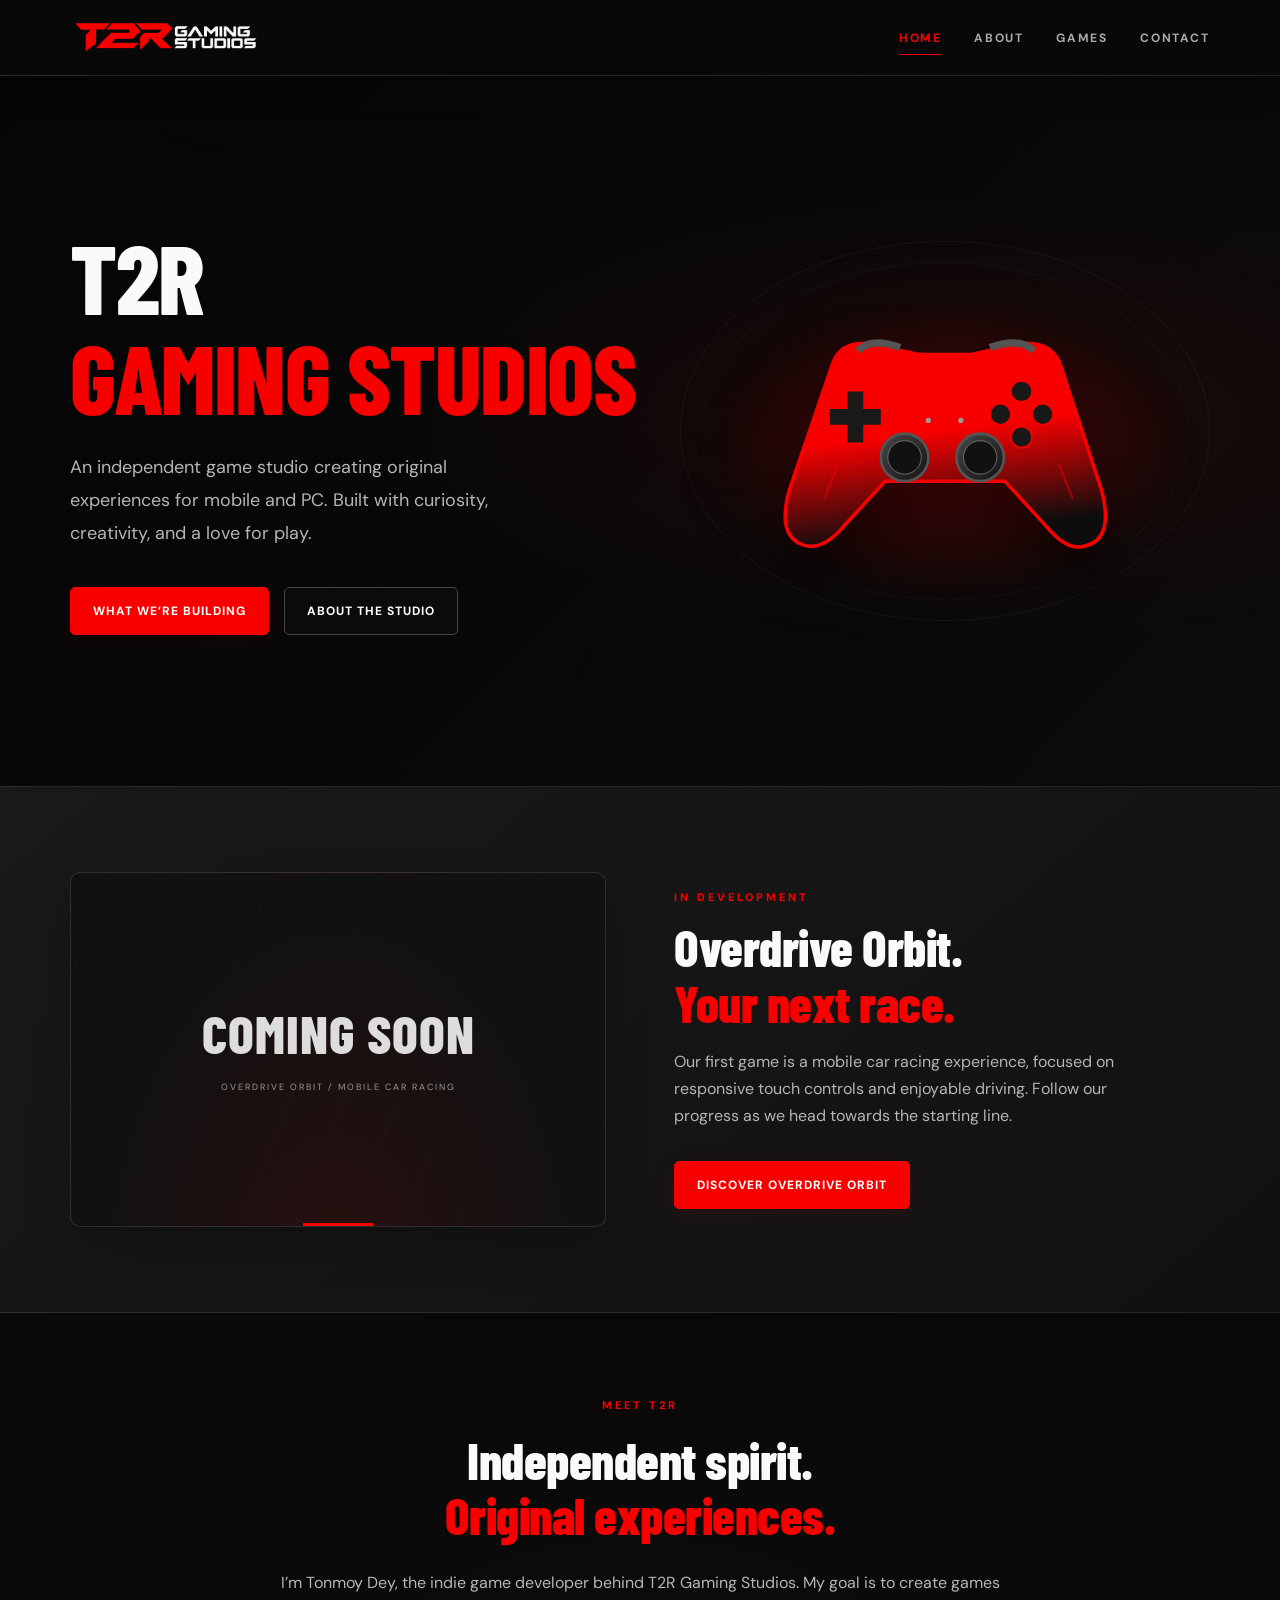
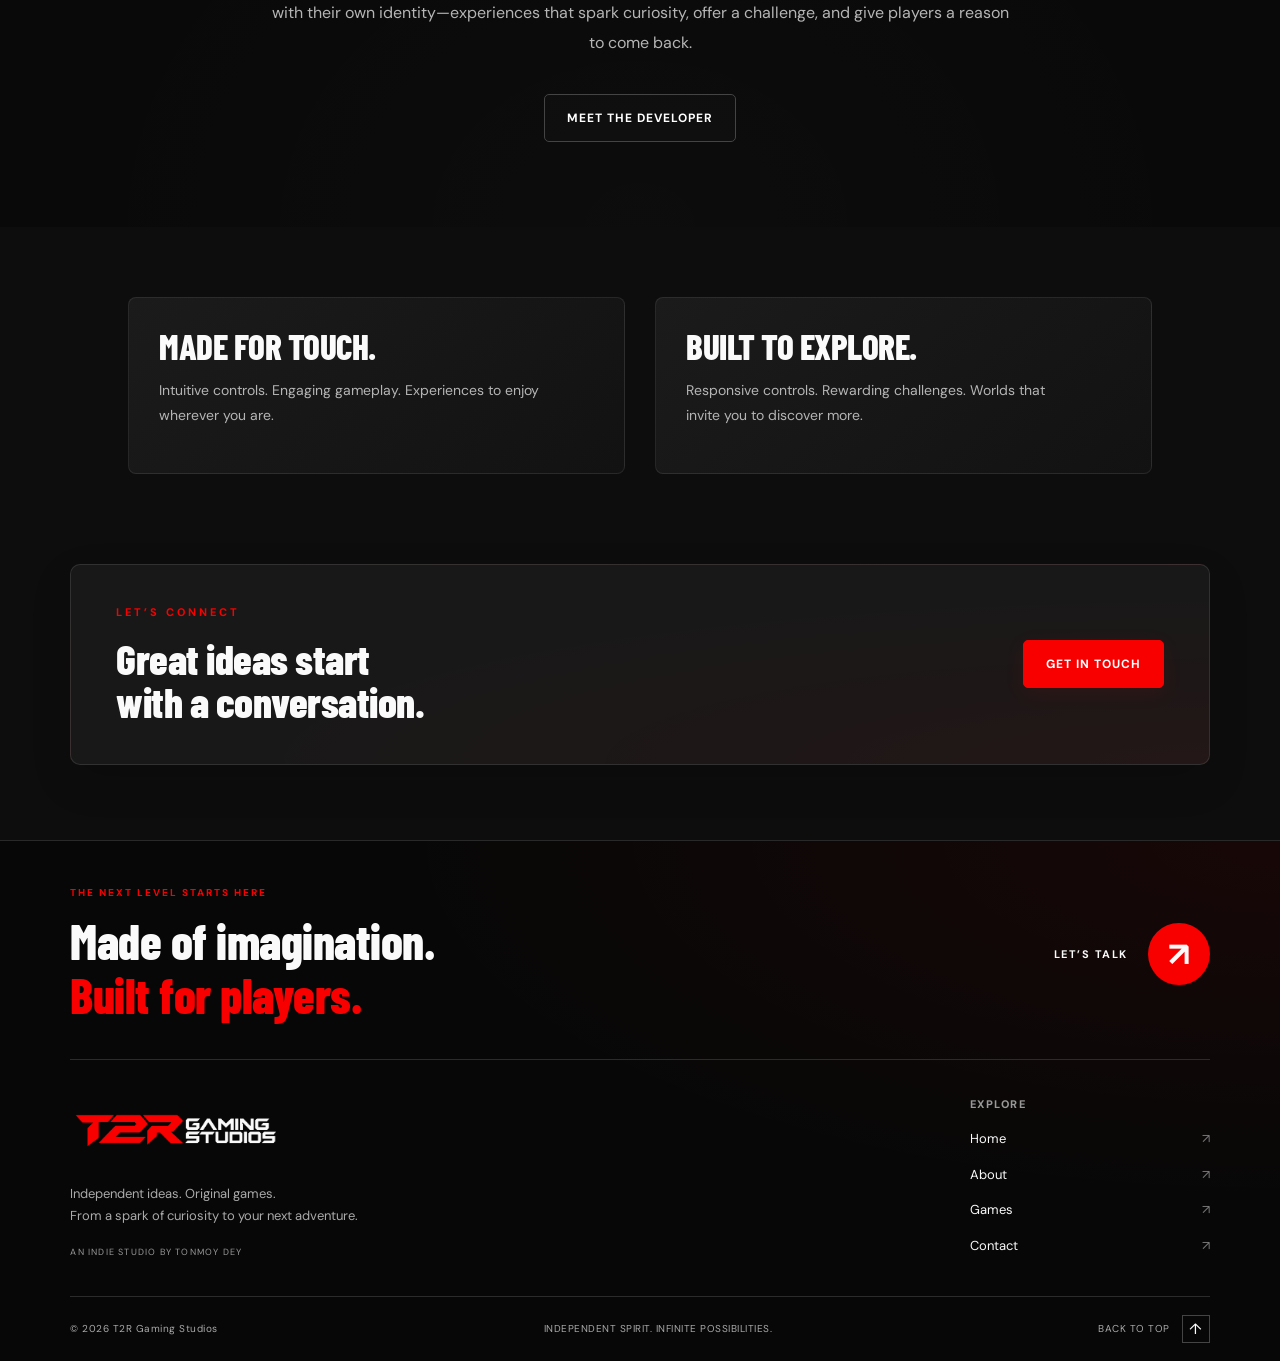
==== index.html @ 71a471e8 "con" ====
<!doctype html>
<html lang="en">

<head>
    <meta charset="UTF-8">
    <meta name="viewport" content="width=device-width,initial-scale=1">
    <meta name="theme-color" content="#101010">
    <meta name="description"
        content="T2R Gaming Studios — an independent product-focused game studio. Discover our vision, explore our games, and connect with the studio.">
    <title>Home | T2R Gaming Studios</title>
    <link rel="stylesheet" href="style.css">
    <script src="app.js" defer></script>
</head>

<body id="top" data-page="home"><a class="skip" href="#main">Skip to content</a>
    <header></header>
    <main id="main">
      <section class="hero">
        <div class="hero-copy">
          <h1>T2r<br><span class="red">GAMING STUDIOS</span></h1>
          <p>An independent game studio creating original experiences for mobile and PC. Built with curiosity, creativity, and a love for play.</p>
          <div class="actions"><a class="button" href="games.html">WHAT WE’RE BUILDING</a><a class="button secondary" href="about.html">ABOUT THE STUDIO</a></div>
        </div>
        <div class="hero-art" aria-hidden="true"><img class="controller" src="assets/controller.svg" alt=""></div>
      </section>
      <section class="coming-section">
        <div class="coming-art"><span>COMING SOON</span><small>OVERDRIVE ORBIT / MOBILE CAR RACING</small></div>
        <div><div class="eyebrow">IN DEVELOPMENT</div><h2>Overdrive Orbit.<br><span class="red">Your next race.</span></h2><p>Our first game is a mobile car racing experience, focused on responsive touch controls and enjoyable driving. Follow our progress as we head towards the starting line.</p><a class="button" href="games.html">Discover Overdrive Orbit</a></div>
      </section>
      <section class="studio-section">
        <div class="eyebrow">Meet T2R</div><h2>Independent spirit.<br><span class="red">Original experiences.</span></h2>
        <p>I’m Tonmoy Dey, the indie game developer behind T2R Gaming Studios. My goal is to create games with their own identity—experiences that spark curiosity, offer a challenge, and give players a reason to come back.</p>
        <a class="button secondary" href="about.html">MEET THE DEVELOPER</a>
      </section>
      <section class="platform-section"><article><h3>Made for touch.</h3><p>Intuitive controls. Engaging gameplay. Experiences to enjoy wherever you are.</p></article><article><h3>Built to explore.</h3><p>Responsive controls. Rewarding challenges. Worlds that invite you to discover more.</p></article></section>
      <aside class="cta"><div><div class="eyebrow">Let’s connect</div><h2>Great ideas start<br>with a conversation.</h2></div><a class="button" href="contact.html">Get in touch</a></aside>
    </main>
    <footer></footer>
</body>

</html>
---- style.css ----
@import url('https://fonts.googleapis.com/css2?family=Barlow+Condensed:wght@600;700;800;900&family=DM+Sans:wght@400;500;600;700&display=swap');

:root {
    --red: #f90000;
    --black: #101010;
    --panel: #191919;
    --gray: #292929;
    --muted: #aaa;
    --white: #fafafa
}

* {
    box-sizing: border-box
}

html {
    scroll-behavior: smooth
}

body {
    margin: 0;
    background: var(--black);
    color: var(--white);
    font-family: 'DM Sans', Arial, sans-serif
}

a {
    color: inherit;
    text-decoration: none
}

button,
input,
select,
textarea {
    font: inherit
}

button,
a,
input,
select,
textarea {
    -webkit-tap-highlight-color: transparent
}

a:focus-visible,
button:focus-visible {
    outline: 2px solid var(--red);
    outline-offset: 6px
}

header {
    height: 104px;
    display: flex;
    align-items: center;
    justify-content: space-between;
    margin: 0 6%;
    border-bottom: 1px solid #ffffff20;
    gap: 35px
}

.brand img {
    width: 205px;
    height: auto;
    display: block
}

nav {
    display: flex;
    gap: 38px
}

nav a {
    font-size: 13px;
    color: #aaa;
    padding: 40px 0;
    position: relative
}

nav a:hover,
nav a[aria-current] {
    color: white
}

nav a[aria-current]:after {
    content: '';
    position: absolute;
    bottom: 24px;
    width: 5px;
    height: 5px;
    background: var(--red);
    left: 50%
}

.nav-cta {
    font-size: 11px;
    letter-spacing: 1.5px;
    font-weight: 700
}

.nav-cta span {
    color: var(--red);
    margin-left: 25px
}

.menu {
    display: none
}

.eyebrow {
    font-size: 11px;
    font-weight: 700;
    letter-spacing: 3px;
    text-transform: none;
    display: flex;
    align-items: center;
    gap: 12px
}

.eyebrow:before {
    content: '';
    width: 22px;
    height: 2px;
    background: var(--red)
}

h1,
h2,
h3,
.display {
    font-family: 'Barlow Condensed', 'Arial Narrow', Impact, sans-serif;
    text-transform: none;
    line-height: .95;
    margin: 0;
    letter-spacing: -1px
}

h1 {
    font-size: clamp(68px, 8vw, 124px);
    font-weight: 800
}

h2 {
    font-size: clamp(44px, 5vw, 72px);
    font-weight: 700
}

h3 {
    font-size: 36px
}

p {
    color: var(--muted);
    line-height: 1.8;
    font-size: 14px
}

section {
    padding: 90px 6%
}

.hero {
    min-height: 680px;
    position: relative;
    display: grid;
    grid-template-columns: 1.1fr 1fr;
    align-items: center;
    overflow: hidden;
    padding-top: 65px;
    padding-bottom: 65px
}

.hero-copy {
    z-index: 2
}

.hero h1 {
    margin: 28px 0
}

.red {
    color: var(--red)
}

.hero p {
    max-width: 395px
}

.actions {
    display: flex;
    gap: 28px;
    align-items: center;
    margin-top: 32px
}

.button {
    display: inline-flex;
    justify-content: space-between;
    align-items: center;
    gap: 40px;
    background: var(--red);
    padding: 18px 24px;
    border: 1px solid var(--red);
    color: white;
    font-size: 11px;
    font-weight: 700;
    letter-spacing: 1.5px;
    text-transform: none;
    cursor: pointer;
    transition: background .2s, transform .2s
}

.button:hover {
    background: #f90000;
    transform: translateY(-2px)
}

.text-link {
    font-size: 11px;
    letter-spacing: 1px;
    font-weight: 700
}

.text-link span {
    margin-left: 20px;
    color: var(--red)
}

.hero-art {
    position: relative;
    height: 500px;
    perspective: 700px;
    display: grid;
    place-items: center;
    background: radial-gradient(ellipse at center, #f9000025, transparent 65%)
}

.orb {
    width: 330px;
    height: 330px;
    position: relative;
    transform: rotate(-25deg);
    border: 1px solid #f9000055;
    border-radius: 50%;
    box-shadow: 0 0 90px #f9000012, inset 0 0 90px #f9000010
}

.orb:before,
.orb:after {
    content: '';
    position: absolute;
    inset: 30px;
    border: 2px solid #f90000;
    border-radius: 50%;
    transform: rotateY(60deg) rotateX(20deg);
    box-shadow: 0 0 25px #f9000044
}

.orb:after {
    inset: -25px;
    transform: rotateY(-55deg) rotateX(30deg);
    border-color: #777
}

.artifact {
    position: absolute;
    width: 190px;
    height: 230px;
    clip-path: polygon(50% 0, 100% 25%, 85% 78%, 50% 100%, 15% 78%, 0 25%);
    background: conic-gradient(from 50deg at 50% 35%, #f90000, #f90000, #f90000, #151515, #f90000);
    filter: drop-shadow(0 20px 20px #000);
    transform: rotate(13deg)
}

.art-label {
    position: absolute;
    bottom: 20px;
    left: 15px;
    font-size: 9px;
    letter-spacing: 2px;
    color: #777
}

.art-label.right {
    left: auto;
    right: 0;
    top: 30px;
    bottom: auto
}

.cross {
    position: absolute;
    top: 45px;
    left: 35px;
    color: var(--red);
    font-size: 25px
}

.hero-index {
    position: absolute;
    bottom: 18px;
    font-size: 10px;
    letter-spacing: 2px;
    color: #888
}

.ticker {
    display: flex;
    justify-content: space-around;
    gap: 20px;
    overflow: hidden;
    border-top: 1px solid #333;
    border-bottom: 1px solid #333;
    padding: 23px 4%;
    font-family: 'Barlow Condensed', Impact, sans-serif;
    font-size: 23px;
    letter-spacing: 2px;
    white-space: nowrap
}

.ticker b {
    color: var(--red)
}

.section-head {
    display: flex;
    align-items: end;
    justify-content: space-between;
    gap: 25px;
    margin-bottom: 38px
}

.section-head h2 {
    margin-top: 18px
}

.project {
    position: relative;
    min-height: 390px;
    background: #202020;
    overflow: hidden;
    border: 1px solid #ffffff12
}

.project-art {
    height: 300px;
    position: relative;
    background: radial-gradient(ellipse at 50% 70%, #f90000 0, transparent 55%), linear-gradient(140deg, #0c0c0c, #272127);
    overflow: hidden
}

.project-art:before {
    content: '';
    position: absolute;
    width: 180px;
    height: 260px;
    left: calc(50% - 90px);
    top: 35px;
    background: linear-gradient(130deg, #f90000, #20191f 40%, #08080a 60%, #f90000);
    clip-path: polygon(45% 0, 58% 0, 64% 17%, 77% 24%, 72% 53%, 100% 100%, 0 100%, 28% 53%, 23% 24%, 38% 17%);
    filter: drop-shadow(0 0 30px #f90000)
}

.project-art:after {
    content: '';
    position: absolute;
    width: 330px;
    height: 330px;
    left: calc(50% - 165px);
    top: 70px;
    border: 1px solid #f9000077;
    border-radius: 50%;
    box-shadow: 0 0 50px #f9000022
}

.project-meta {
    padding: 28px 32px;
    display: flex;
    align-items: center;
    justify-content: space-between
}

.project-meta p {
    margin: 8px 0 0;
    font-size: 12px
}

.badge {
    display: inline-block;
    font-size: 9px;
    letter-spacing: 2px;
    border: 1px solid #ffffff40;
    padding: 8px 11px;
    text-transform: none
}

.art-badge {
    position: absolute;
    top: 23px;
    left: 25px;
    z-index: 1
}

.project-grid {
    display: grid;
    grid-template-columns: 1.4fr 1fr;
    gap: 25px
}

.project.aside {
    padding: 40px;
    display: flex;
    flex-direction: column;
    justify-content: space-between;
    background: var(--red)
}

.project.aside p {
    color: #ffdae1
}

.project.aside h3 {
    font-size: 55px
}

.giant-arrow {
    font-size: 80px;
    line-height: 1
}

.split {
    display: grid;
    grid-template-columns: 1fr 1fr;
    gap: 10%;
    border-top: 1px solid #333
}

.split h2 {
    margin-top: 20px
}

.split p {
    margin-top: 0
}

.principles {
    display: grid;
    grid-template-columns: repeat(3, 1fr);
    gap: 38px;
    margin-top: 55px
}

.principle {
    border-top: 1px solid #444;
    padding-top: 23px
}

.number {
    color: var(--red);
    font-size: 11px;
    letter-spacing: 2px;
    display: block;
    margin-bottom: 35px
}

.principle h3 {
    font-size: 30px
}

.cta {
    margin: 0 6% 80px;
    padding: 45px;
    background: var(--panel);
    display: flex;
    justify-content: space-between;
    align-items: center;
    gap: 25px
}

.cta h2 {
    font-size: 48px
}

.footer-top {
    display: flex;
    justify-content: space-between;
    align-items: center;
    gap: 25px;
    padding: 45px 0
}

.footer-top>a:last-child {
    font-size: 12px
}

footer {
    margin: 0 6%;
    border-top: 1px solid #333
}

.footer-bottom {
    display: flex;
    justify-content: space-between;
    gap: 20px;
    padding: 23px 0;
    border-top: 1px solid #333;
    color: #777;
    font-size: 9px;
    letter-spacing: 1px
}

.page-hero {
    padding: 80px 6% 65px;
    border-bottom: 1px solid #333
}

.page-hero h1 {
    margin: 25px 0
}

.page-hero p {
    max-width: 550px
}

.statement {
    font-size: clamp(32px, 4vw, 54px);
    line-height: 1.2
}

.filters {
    display: flex;
    gap: 10px;
    margin-bottom: 30px;
    flex-wrap: wrap
}

.filters button {
    background: transparent;
    border: 1px solid #444;
    color: #aaa;
    padding: 12px 20px;
    cursor: pointer;
    font-size: 11px
}

.filters button[aria-pressed=true] {
    background: var(--red);
    border-color: var(--red);
    color: white
}

[hidden] {
    display: none !important
}

.empty-project {
    padding: 65px 35px;
    min-height: 390px;
    display: flex;
    flex-direction: column;
    justify-content: center;
    border: 1px dashed #444
}

.empty-project h3 {
    margin: 24px 0
}

.contact-grid {
    display: grid;
    grid-template-columns: .8fr 1.2fr;
    gap: 10%
}

.contact-grid h2 {
    font-size: 48px
}

.contact-note {
    border-top: 1px solid #333;
    margin-top: 35px;
    padding-top: 25px
}

.contact-note strong {
    font-size: 12px
}

form {
    display: grid;
    grid-template-columns: 1fr 1fr;
    gap: 25px
}

label {
    font-size: 10px;
    letter-spacing: 1.5px;
    text-transform: none;
    display: flex;
    flex-direction: column;
    gap: 12px
}

input,
select,
textarea {
    width: 100%;
    border: 1px solid #444;
    background: #191919;
    color: white;
    border-radius: 0;
    padding: 15px;
    font-size: 14px;
    outline: none
}

input:focus,
select:focus,
textarea:focus {
    border-color: var(--red)
}

textarea {
    min-height: 150px;
    resize: vertical
}

.full {
    grid-column: 1/-1
}

.form-status {
    margin: 0;
    font-size: 12px
}

form .button {
    justify-self: start
}

.form-note {
    font-size: 11px;
    margin: 0
}

.skip {
    position: fixed;
    top: -100px;
    background: var(--red);
    padding: 15px;
    z-index: 10
}

.skip:focus {
    top: 0
}

@media(min-width:1500px) {
    body {
        max-width: 1700px;
        margin: auto
    }
}

@media(max-width:800px) {
    header {
        height: 85px;
        margin: 0 5%;
        gap: 15px
    }

    .brand img {
        width: 160px
    }

    .nav-cta {
        display: none
    }

    .menu {
        display: block;
        background: none;
        border: 1px solid #444;
        color: white;
        font-size: 22px;
        padding: 4px 10px
    }

    nav {
        display: none;
        position: absolute;
        top: 85px;
        left: 0;
        right: 0;
        background: #191919;
        z-index: 10;
        padding: 20px 6%;
        gap: 25px
    }

    nav.open {
        display: flex
    }

    nav a {
        padding: 15px 0
    }

    nav a[aria-current]:after {
        bottom: 2px
    }

    .hero {
        grid-template-columns: 1fr;
        padding: 55px 6% 40px;
        min-height: 0
    }

    .hero h1 {
        font-size: 80px
    }

    .hero-art {
        height: 340px;
        grid-row: 2
    }

    .orb {
        width: 240px;
        height: 240px
    }

    .artifact {
        width: 150px;
        height: 180px
    }

    .hero-index {
        display: none
    }

    .art-label {
        font-size: 8px
    }

    .project-grid,
    .split,
    .contact-grid {
        grid-template-columns: 1fr;
        gap: 30px
    }

    section {
        padding: 60px 6%
    }

    .principles {
        grid-template-columns: 1fr;
        gap: 20px
    }

    .number {
        margin-bottom: 20px
    }

    .cta {
        padding: 30px;
        flex-direction: column;
        align-items: start
    }

    .footer-top {
        flex-wrap: wrap
    }

    .footer-bottom {
        flex-wrap: wrap;
        line-height: 1.8
    }

    .footer-bottom span:nth-child(2) {
        display: none
    }

    .page-hero {
        padding-top: 55px
    }

    .page-hero h1 {
        font-size: 70px
    }

    .section-head {
        align-items: start;
        flex-direction: column
    }

    .ticker {
        justify-content: start;
        font-size: 20px
    }

    .project.aside {
        min-height: 300px
    }

    .contact-grid {
        gap: 40px
    }
}

@media(prefers-reduced-motion:reduce) {
    html {
        scroll-behavior: auto
    }

    * {
        transition: none !important
    }
}
/* Reference-inspired studio theme, using the T2R palette. */
body{background:#101010;padding-top:76px}header{position:fixed;z-index:50;top:0;left:0;right:0;margin:0;height:76px;padding:0 max(5.5%,calc((100vw - 1400px)/2));background:#080808f2;border-bottom:1px solid #262626;backdrop-filter:blur(12px)}header .brand img{width:190px}nav{margin-left:auto;gap:33px}nav a{text-transform: none;font-weight:700;font-size:12px;letter-spacing:1.6px;padding:28px 0}nav a[aria-current]{color:var(--red)}nav a[aria-current]:after{height:1px;width:100%;left:0;bottom:19px}.nav-cta{display:none}h1,h2,h3{letter-spacing:-.5px;font-weight:800;line-height:1.04}h1{font-size:clamp(68px,7.6vw,110px)}h2{font-size:clamp(38px,4vw,58px)}h3{font-size:34px}p{font-size:16px;line-height:1.7;color:#b3b3b3}.hero{min-height:690px;padding:90px 5.5%;grid-template-columns:1.15fr 1fr;background:radial-gradient(ellipse at 61% 35%,#f900000e,transparent 47%),#030303}.hero:before{content:'';position:absolute;inset:0;background:repeating-conic-gradient(from 20deg at 57% 30%,transparent 0 13deg,#f9000008 13.1deg 13.3deg,transparent 13.4deg 28deg);mask-image:radial-gradient(ellipse at 57% 30%,black,transparent 65%);pointer-events:none}.hero h1{margin:0 0 25px}.hero-copy>p{max-width:455px;font-size:18px}.hero-art{height:380px;background:none}.controller{width:100%;max-width:490px;filter:drop-shadow(0 30px 25px #000);animation:float-controller 6s ease-in-out infinite}.actions{gap:15px;margin-top:36px;flex-wrap:wrap}.button{border-radius:4px;padding:15px 22px;letter-spacing:1px;font-size:12px;gap:20px;min-height:47px}.button.secondary{background:transparent;border-color:#444}.button.secondary:hover{background:#222;border-color:#777}.eyebrow{color:var(--red);font-size:11px;letter-spacing:3px}.eyebrow:before{display:none}.coming-section{display:grid;grid-template-columns:1fr 1fr;gap:5%;align-items:center;padding:95px 5.5%;background:#151515}.coming-section h2{margin:15px 0 18px;text-transform:none}.coming-section p{max-width:490px}.coming-section .button{margin-top:15px}.coming-art{min-height:340px;display:flex;flex-direction:column;justify-content:center;align-items:center;gap:18px;background:radial-gradient(ellipse at center,#282828,#1b1b1b);border:1px dashed #444;border-radius:6px}.coming-art span{font-family:'Barlow Condensed',Impact,sans-serif;font-size:48px;font-weight:800;color:#ddd}.coming-art small{font-size:9px;letter-spacing:2px;color:#777}.studio-section{padding:95px 15%;text-align:center;background:#0a0a0a}.studio-section .eyebrow{justify-content:center}.studio-section h2{margin:20px 0}.studio-section p{max-width:740px;margin:25px auto}.studio-section .button{margin-top:10px}.platform-section{display:grid;grid-template-columns:1fr 1fr;gap:7%;padding:70px 10%}.platform-section article{border-top:1px solid #444;padding-top:25px}.platform-section .number{margin-bottom:20px}.platform-section p{max-width:390px}.cta{background:#191919;border:1px solid #292929;border-radius:6px;margin:20px 5.5% 75px;padding:45px}.cta h2{font-size:42px;margin-top:18px;text-transform:none}.page-hero{background:radial-gradient(ellipse at 80% 20%,#f900000d,transparent 65%),#050505;padding:80px 5.5% 70px}.page-hero h1{font-size:clamp(60px,6.6vw,96px)}.page-hero p{max-width:650px}.split{border-top:none}.split h2{font-size:clamp(38px,4vw,58px)}.principle p{font-size:15px}.project,.empty-project{border-radius:6px}.project-art{background:radial-gradient(ellipse,#292929,#1b1b1b);display:grid;place-items:center;border-bottom:1px dashed #444}.project-art:before{content:'COMING SOON';position:static;clip-path:none;filter:none;width:auto;height:auto;background:none;font-family:'Barlow Condensed',Impact,sans-serif;font-weight:800;font-size:45px;color:#ddd}.project-art:after{display:none}.art-badge{background:#171717;color:#aaa}.filters button{border-radius:4px}.contact-grid h2{text-transform:none}.contact-note{border-color:#333}input,select,textarea{border-radius:4px}footer{margin:0;padding:0 5.5%;background:#080808}.footer-top p{font-size:13px}.footer-top .brand img{width:190px}.footer-bottom{padding:25px 0}html{scroll-padding-top:95px;scrollbar-color:var(--red) #151515}.ticker{display:none}@keyframes float-controller{0%,100%{transform:translateY(0) rotate(-5deg)}50%{transform:translateY(-12px) rotate(-3deg)}}@media(max-width:800px){body{padding-top:70px}header{height:70px;padding:0 5.5%}.brand img,header .brand img{width:165px}nav{top:70px;padding:15px 5.5%;gap:23px;border-bottom:1px solid #333}nav a{font-size:11px;padding:13px 0}nav a[aria-current]:after{bottom:5px}.hero{min-height:0;padding:65px 6% 30px;grid-template-columns:1fr}.hero h1{font-size:clamp(60px,12vw,90px)}.hero-copy>p{font-size:16px}.hero-art{height:260px;grid-row:2}.controller{max-width:360px;height:270px}.actions{gap:12px}.button{font-size:10px;padding:14px 17px}.coming-section{grid-template-columns:1fr;gap:35px;padding:55px 6%}.coming-art{min-height:260px}.studio-section{padding:60px 6%}.platform-section{padding:55px 6%;grid-template-columns:1fr;gap:30px}.cta{margin:10px 6% 55px;padding:30px}.cta h2{font-size:37px}.page-hero{padding:55px 6%}.page-hero h1{font-size:clamp(50px,10vw,76px)}.split h2{font-size:42px}.footer-top{gap:15px}footer .brand img{width:165px}}@media(prefers-reduced-motion:reduce){.controller{animation:none}}

.game-facts{display:grid;grid-template-columns:repeat(3,minmax(0,1fr));gap:20px;border-top:1px solid #333;padding-top:24px;margin-top:28px}.game-facts dt{color:#aaa;font-size:10px;letter-spacing:1.5px;text-transform: none;margin-bottom:8px}.game-facts dd{margin:0;color:#fafafa;font-size:14px}.coming-art span{text-align:center;padding:0 15px;overflow-wrap:anywhere}.coming-art small{text-align:center;padding:0 15px}@media(max-width:480px){.game-facts{grid-template-columns:1fr;gap:18px}.coming-art span{font-size:38px}}

/* Shared studio footer */
footer{position:relative;isolation:isolate;overflow:hidden;background:#080808;border-top:1px solid #292929;margin:0;padding:0 max(5.5%,calc((100% - 1280px)/2))}
footer:before{content:'';position:absolute;inset:0;z-index:-1;pointer-events:none;background:radial-gradient(ellipse at 100% 0,#f900000a,transparent 55%)}
.footer-invitation{display:flex;justify-content:space-between;align-items:center;gap:32px;padding:42px 0 36px;border-bottom:1px solid #2b2b2b}
.footer-invitation .eyebrow{font-size:10px;letter-spacing:2px}
.footer-invitation h2{font-size:clamp(34px,3.8vw,54px);margin:15px 0 0;text-transform:none;line-height:1.12}
.footer-contact{display:flex;align-items:center;gap:20px;font-size:11px;letter-spacing:1.5px;font-weight:700;white-space:nowrap}
.footer-arrow{display:grid;place-items:center;background:var(--red);width:62px;height:62px;border-radius:50%;font-size:34px;letter-spacing:0;transition:transform .2s}
.footer-contact:hover .footer-arrow{transform:rotate(45deg)}
.footer-columns{display:grid;grid-template-columns:minmax(0,1.4fr) minmax(140px,.65fr) minmax(240px,1fr);gap:48px;align-items:start;padding:36px 0}
.footer-studio .brand{display:inline-block}
.footer-studio .brand img{width:210px;max-width:100%;height:auto}
.footer-studio p{font-size:13px;line-height:1.7;max-width:340px;margin:12px 0 18px;color:#aaa}
.footer-signature{display:block;font-size:9px;line-height:1.6;letter-spacing:1.2px;color:#999}
.footer-explore h3{font-family:'DM Sans',Arial,sans-serif;font-size:11px;line-height:1.5;letter-spacing:1.5px;color:#999;margin:0 0 14px}
.footer-explore ul{list-style:none;margin:0;padding:0}
.footer-explore li+li{margin-top:10px}
.footer-explore a{font-size:13px;line-height:1.5;display:flex;justify-content:space-between;gap:22px;max-width:150px}
.footer-explore a span{color:#777}
.footer-explore a:hover,.footer-explore a:hover span{color:var(--red)}
.footer-game{min-width:0;border:1px solid #363636;border-left:3px solid var(--red);background:linear-gradient(125deg,#191919,#101010);padding:22px;display:flex;flex-direction:column;gap:18px;transition:border-color .2s}
.footer-game:hover{border-color:var(--red)}
.footer-status{display:flex;align-items:center;gap:8px;color:#aaa;font-size:9px;line-height:1.5;letter-spacing:1.2px}
.footer-status i{flex:0 0 5px;width:5px;height:5px;border-radius:50%;background:var(--red)}
.footer-game h3{font-size:32px;line-height:1.03;margin:0;overflow-wrap:anywhere}
.footer-game-bottom{display:flex;justify-content:space-between;gap:15px;align-items:center;font-size:9px;line-height:1.5;letter-spacing:1px;color:#aaa}
.footer-game-bottom b{font-size:23px;color:var(--red);font-weight:400}
.footer-bottom{display:flex;align-items:center;justify-content:space-between;flex-wrap:wrap;gap:18px;padding:18px 0;border-top:1px solid #2b2b2b;font-size:10px;line-height:1.6;color:#999;letter-spacing:.5px}
.footer-back{display:flex;align-items:center;gap:12px;white-space:nowrap}
.footer-back span{display:grid;place-items:center;width:28px;height:28px;border:1px solid #444;color:white;font-size:15px}
.footer-back:hover span{border-color:var(--red);color:var(--red)}
@media(max-width:900px){.footer-columns{grid-template-columns:minmax(0,1fr) minmax(120px,.55fr) minmax(200px,1fr);gap:26px}.footer-bottom>span:nth-child(2){display:none}}
@media(max-width:650px){footer{padding:0 6%}.footer-invitation{padding:32px 0;gap:18px}.footer-invitation h2{font-size:clamp(28px,6vw,38px)}.footer-invitation .eyebrow{font-size:8px;letter-spacing:1.5px}.footer-contact>span:first-child{display:none}.footer-arrow{width:46px;height:46px;font-size:27px}.footer-columns{grid-template-columns:minmax(0,.7fr) minmax(0,1fr);gap:28px;padding:30px 0}.footer-studio{grid-column:1/-1}.footer-studio .brand img{width:190px}.footer-studio p{margin:10px 0 14px}.footer-game{padding:18px;gap:15px}.footer-game h3{font-size:29px}.footer-status{font-size:8px;letter-spacing:.5px}.footer-game-bottom{font-size:8px;letter-spacing:.5px}.footer-bottom{font-size:9px;gap:12px}.footer-explore a{max-width:125px}}
@media(max-width:350px){.footer-columns{grid-template-columns:1fr}.footer-studio{grid-column:auto}.footer-game{max-width:100%}.footer-invitation h2{font-size:26px}.footer-arrow{width:38px;height:38px}.footer-bottom{align-items:flex-start;flex-direction:column}}

/* About page */
.about-intro{display:grid;grid-template-columns:1.2fr 1fr;align-items:center;gap:6%;padding:80px 6%;background:radial-gradient(ellipse at 85% 50%,#f900000c,transparent 55%),#070707;border-bottom:1px solid #292929}.about-intro h1{font-size:clamp(60px,6.4vw,92px);margin:24px 0;text-transform:none}.about-intro p{max-width:450px;margin-bottom:28px}.about-emblem{position:relative;min-height:350px;display:grid;place-items:center;overflow:hidden;background:linear-gradient(#ffffff04 1px,transparent 1px),linear-gradient(90deg,#ffffff04 1px,transparent 1px);background-size:34px 34px;border:1px solid #292929}.about-emblem img{width:80%;position:relative;z-index:1}.emblem-ring{position:absolute;width:260px;height:260px;border:1px solid #f9000040;border-radius:50%;box-shadow:0 0 0 35px #ffffff02,0 0 0 70px #ffffff02}.emblem-ring:after{content:'+';position:absolute;top:15px;right:20px;color:var(--red);font-size:25px}.emblem-label{position:absolute;bottom:28px;font-size:8px;letter-spacing:2px;color:#999}.emblem-corner{position:absolute;top:20px;left:20px;font-size:8px;letter-spacing:1.5px;color:#888}.developer-section{display:grid;grid-template-columns:.8fr 1.25fr;gap:8%;align-items:center;padding:75px 8%}.developer-card{padding:30px;background:linear-gradient(145deg,#202020,#111);border:1px solid #383838;border-top:3px solid var(--red)}.developer-monogram{font-family:'Barlow Condensed',Impact,sans-serif;font-weight:800;font-size:130px;line-height:1.2;color:#444;position:relative;letter-spacing:-5px;padding:20px 0}.developer-monogram span{font-size:45px;color:var(--red);vertical-align:top;letter-spacing:0}.developer-card h2{font-size:38px;text-transform:none}.developer-card p{font-size:12px;margin:10px 0 25px}.developer-card-line{display:flex;justify-content:space-between;gap:12px;border-top:1px solid #3a3a3a;padding-top:18px;font-size:8px;letter-spacing:1.5px;color:#aaa}.developer-story h2{font-size:clamp(34px,3.5vw,50px);margin:20px 0;text-transform:none;line-height:1.15}.developer-story p{font-size:14px}.developer-story .about-lead{font-size:17px;color:#ddd}.developer-story blockquote{margin:25px 0 0;padding:6px 0 6px 22px;border-left:2px solid var(--red);font-size:16px;line-height:1.8;color:#ccc}.about-platforms{background:#151515;padding:65px 8%}.about-platforms .section-head p{font-size:13px;margin:0}.about-platforms .section-head h2{text-transform:none}.about-platform-grid{display:grid;grid-template-columns:1fr 1fr;gap:24px}.about-platform-card{border:1px solid #383838;background:#101010;padding:32px;position:relative}.platform-card-top{display:flex;justify-content:space-between;align-items:start;margin-bottom:20px}.platform-card-top .number{margin:0}.platform-card-top svg{width:48px;height:48px;stroke:var(--red);stroke-width:2;stroke-linecap:round;stroke-linejoin:round}.about-platform-card h3{font-size:34px;text-transform:none}.about-platform-card p{font-size:14px;max-width:430px;min-height:70px}.platform-card-caption{display:block;border-top:1px solid #333;padding-top:20px;margin-top:22px;font-size:9px;letter-spacing:2px;color:#999}.about-journey{padding:75px 8%;display:grid;grid-template-columns:1.2fr .8fr;gap:10%;align-items:center}.about-journey h2{margin-top:20px;text-transform:none;font-size:clamp(38px,4vw,56px)}.about-journey p{font-size:14px;max-width:560px;margin-bottom:25px}.journey-game{display:flex;flex-direction:column;gap:30px;padding:30px;background:linear-gradient(135deg,#202020,#0a0a0a);border:1px solid #383838;border-bottom:3px solid var(--red)}.journey-game .badge{align-self:start;font-size:8px}.journey-game-title{font-family:'Barlow Condensed',Impact,sans-serif;font-size:52px;font-weight:800;line-height:1;position:relative}.journey-game-title .red{position:absolute;bottom:0;right:0;font-size:35px}.journey-game>span:last-child{font-size:8px;letter-spacing:1.4px;color:#aaa}@media(max-width:800px){.about-intro{padding:55px 6%;gap:35px;grid-template-columns:1fr}.about-intro h1{font-size:clamp(52px,10vw,76px)}.about-emblem{min-height:280px;max-width:520px;width:100%}.developer-section{padding:55px 6%;grid-template-columns:1fr;gap:35px}.developer-card{max-width:520px;width:100%;display:grid;grid-template-columns:1fr 1fr;column-gap:20px;align-items:center}.developer-card>.eyebrow,.developer-card-line{grid-column:1/-1}.developer-monogram{font-size:100px}.developer-card h2{font-size:32px}.developer-card p{margin-bottom:0}.about-platforms{padding:55px 6%}.about-platform-grid{grid-template-columns:1fr}.about-platform-card p{min-height:0}.about-journey{padding:55px 6%;grid-template-columns:1fr;gap:35px}.journey-game{max-width:520px;width:100%}}@media(max-width:380px){.developer-card{display:block}.developer-card-line{margin-top:20px}.about-intro h1{font-size:48px}.about-platform-card{padding:25px}}

/* Footer without game promotion */
.footer-columns{grid-template-columns:minmax(0,1fr) minmax(160px,240px);gap:60px}.footer-explore a{max-width:100%}@media(max-width:650px){.footer-columns{grid-template-columns:minmax(0,1fr) minmax(100px,.5fr);gap:25px}.footer-studio{grid-column:auto}}@media(max-width:420px){.footer-columns{grid-template-columns:1fr;gap:28px}.footer-explore ul{display:grid;grid-template-columns:1fr 1fr;gap:12px 30px}.footer-explore li+li{margin-top:0}}

/* Original typography hierarchy */
h1,h2,h3,.display,.eyebrow,.button,.badge,label,nav a{text-transform:uppercase}
.coming-section h2,.studio-section h2,.cta h2,.contact-grid h2,.footer-invitation h2,.about-intro h1,.developer-card h2,.developer-story h2,.about-platforms .section-head h2,.about-platform-card h3,.about-journey h2{text-transform:none}

/* Direct contact details */
.contact-direct{display:flex;flex-direction:column;gap:22px;min-width:0}
.contact-direct-card{display:flex;flex-direction:column;gap:20px;border:1px solid #383838;border-left:3px solid var(--red);padding:30px;background:#191919;transition:border-color .2s}
.contact-direct-card:hover{border-color:var(--red)}
.contact-direct-card strong{font-size:clamp(17px,2vw,26px);font-weight:600;overflow-wrap:anywhere;line-height:1.4}
.contact-direct-action{font-size:12px;color:#aaa}
@media(max-width:480px){.contact-direct-card{padding:24px}}
/* Site-wide visual refinement */
:root{--red:#f90000;--surface:#171717;--line:#ffffff16;--soft:#b5b5b5}
body{background:#0d0d0d;color:#fafafa;-webkit-font-smoothing:antialiased}
::selection{background:var(--red);color:white}
header{box-shadow:0 8px 35px #0003;background:#090909ed}
header .brand{transition:opacity .2s}header .brand:hover{opacity:.8}
nav a{transition:color .2s}nav a:after{transition:width .2s}
p{color:var(--soft)}
.button{box-shadow:0 5px 20px #f9000015;transition:transform .2s,box-shadow .2s,background .2s;border-radius:5px}
.button:hover{background:var(--red);box-shadow:0 8px 30px #f9000033;transform:translateY(-3px)}
.button.secondary{box-shadow:none;background:#ffffff03}.button.secondary:hover{background:#ffffff09;box-shadow:0 8px 25px #0003}
.text-link{display:inline-flex;align-items:center;gap:12px;padding-bottom:7px;border-bottom:1px solid #ffffff25}.text-link span{margin-left:10px;transition:transform .2s}.text-link:hover span{transform:translateX(4px)}
.hero{min-height:710px;background:radial-gradient(ellipse at 78% 48%,#f9000014,transparent 45%),linear-gradient(135deg,#050505,#0b0b0b)}
.hero-copy{max-width:680px}.hero h1{line-height:1.02;letter-spacing:-1.5px}.hero-copy>p{max-width:460px;line-height:1.85}
.hero-art{border:1px solid #ffffff0c;border-radius:50%;background:radial-gradient(ellipse,#f900000a,transparent 65%)}
.hero-art:before{content:'';position:absolute;inset:20px;border:1px solid #ffffff07;border-radius:50%;pointer-events:none}
.controller{filter:drop-shadow(0 28px 25px #0009);max-width:510px}
.coming-section{background:linear-gradient(140deg,#191919,#111);gap:6%;padding-top:85px;padding-bottom:85px;border-top:1px solid var(--line);border-bottom:1px solid var(--line)}
.coming-art{position:relative;isolation:isolate;overflow:hidden;min-height:355px;border:1px solid #ffffff20;border-radius:10px;background:radial-gradient(ellipse at 50% 120%,#f900001b,transparent 65%),#111;box-shadow:0 20px 45px #0003}
.coming-art:before{content:'';position:absolute;z-index:-1;inset:-40%;background:repeating-linear-gradient(120deg,transparent 0 48px,#ffffff03 49px 50px);transform:rotate(-8deg)}
.coming-art:after{content:'';width:70px;height:3px;background:var(--red);position:absolute;bottom:0;left:calc(50% - 35px)}
.coming-art span{font-size:clamp(36px,4.2vw,58px);letter-spacing:1px;line-height:1.1}.coming-art small{line-height:1.7;color:#999}
.coming-section h2{line-height:1.08}.coming-section article>p strong{color:#eee}
.studio-section{background:radial-gradient(ellipse at 50% 100%,#ffffff04,transparent 65%),#090909;padding-top:85px;padding-bottom:85px}.studio-section h2{line-height:1.08}.studio-section p{line-height:1.9}
.platform-section{gap:30px}.platform-section article{padding:30px;border:1px solid var(--line);border-radius:8px;background:linear-gradient(140deg,#1b1b1b,#121212)}
.platform-section article h3{font-size:35px}.platform-section article p{font-size:14px;line-height:1.8}
.cta{border-radius:10px;background:radial-gradient(ellipse at 100% 100%,#f900000d,transparent 65%),#181818;border:1px solid #ffffff1c;padding:40px 45px;box-shadow:0 16px 40px #0002}
.page-hero{position:relative;overflow:hidden;background:radial-gradient(ellipse at 90% 25%,#f9000012,transparent 55%),linear-gradient(140deg,#080808,#101010);padding-top:70px;padding-bottom:65px}.page-hero h1{line-height:1.05}
.about-intro{background:radial-gradient(ellipse at 80% 50%,#f900000d,transparent 60%),#070707}.about-emblem{border-radius:10px;box-shadow:0 20px 50px #0004}.developer-card{border-radius:8px;box-shadow:0 20px 45px #0003}.developer-monogram{color:#555}.developer-story blockquote{background:#ffffff03;padding:18px 22px;border-radius:0 6px 6px 0}
.about-platform-card{border-radius:9px;background:linear-gradient(140deg,#1a1a1a,#101010);transition:transform .25s,border-color .25s}.about-platform-card:hover{transform:translateY(-5px);border-color:#f9000066}.platform-card-top svg{background:#f9000009;border-radius:10px;padding:8px;width:62px;height:62px}
.journey-game{border-radius:8px;transition:transform .25s,border-color .25s;box-shadow:0 16px 30px #0002}.journey-game:hover{transform:translateY(-4px);border-color:var(--red)}
.contact-grid{padding-top:65px;padding-bottom:75px;align-items:start}.contact-grid h2{line-height:1.08}.contact-note{padding-top:20px;margin-top:26px}.contact-note strong{font-size:11px;letter-spacing:.8px}.contact-note p{font-size:13px;margin-bottom:0}
.contact-direct{gap:24px;padding-top:4px}.contact-direct-card{position:relative;overflow:hidden;border-radius:8px;background:radial-gradient(ellipse at 100% 0,#f9000009,transparent 70%),#171717;padding:32px;box-shadow:0 15px 35px #0002;transition:transform .2s,border-color .2s}.contact-direct-card:hover{transform:translateY(-4px)}.contact-direct-action{display:flex;align-items:center;gap:10px}.contact-direct-action:before{content:'';width:20px;height:1px;background:var(--red)}
.game-facts{gap:16px}.game-facts>div{padding:14px 12px;background:#ffffff04;border:1px solid #ffffff0b;border-radius:5px}.game-facts dd{font-size:13px}.game-facts dt{font-size:9px}
footer{background:radial-gradient(ellipse at 100% 0,#f9000009,transparent 50%),#070707}.footer-invitation{padding-top:45px}.footer-explore a{padding:3px 0}.footer-bottom{color:#aaa}
@media(max-width:800px){.hero{min-height:0}.hero-art{max-width:430px;width:100%;justify-self:center;border-radius:40%;margin-top:15px}.hero h1{letter-spacing:-1px}.coming-section{padding-top:55px;padding-bottom:55px}.coming-art{min-height:270px}.platform-section article{padding:25px}.studio-section{padding-top:60px;padding-bottom:60px}.cta{padding:30px}.contact-grid{padding-top:45px;padding-bottom:55px}.contact-direct-card{padding:25px}.game-facts>div{padding:12px}.page-hero{padding-top:55px;padding-bottom:45px}}
@media(prefers-reduced-motion:reduce){.about-platform-card:hover,.journey-game:hover,.contact-direct-card:hover,.button:hover{transform:none}}
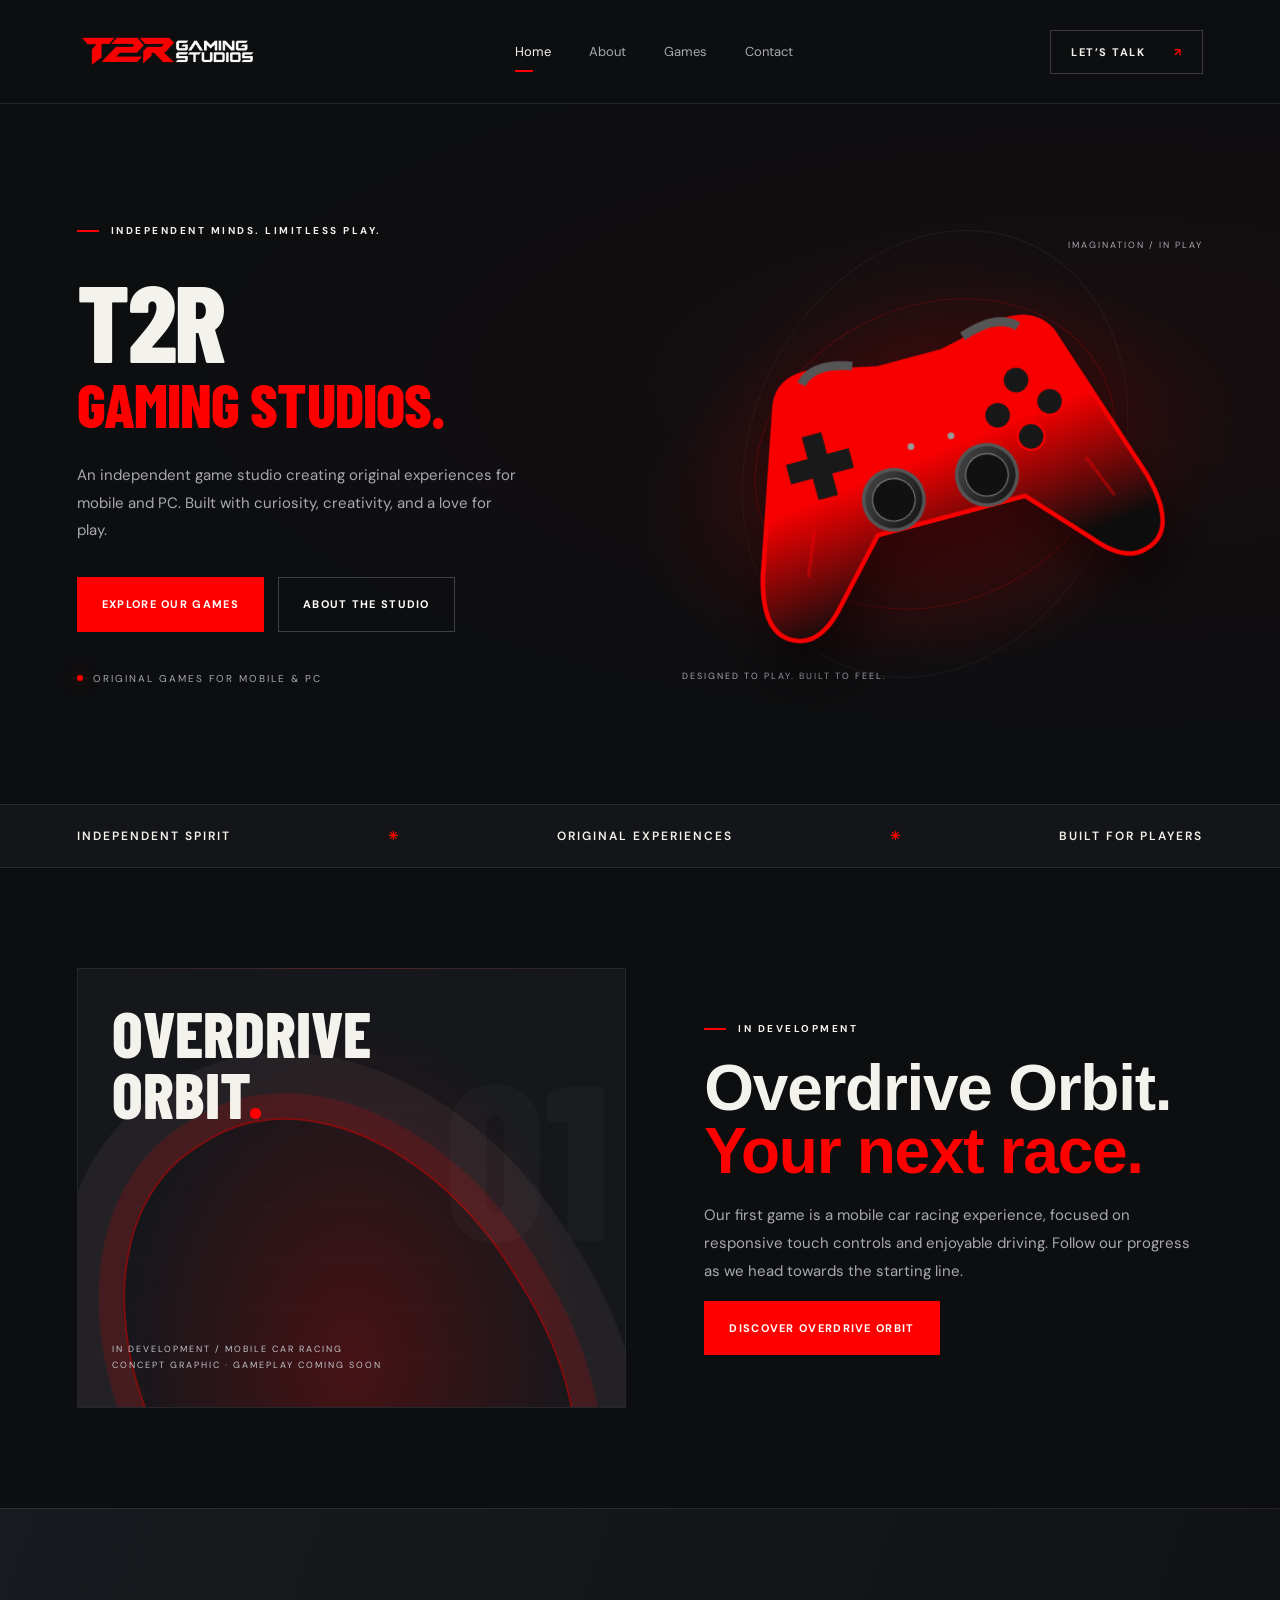
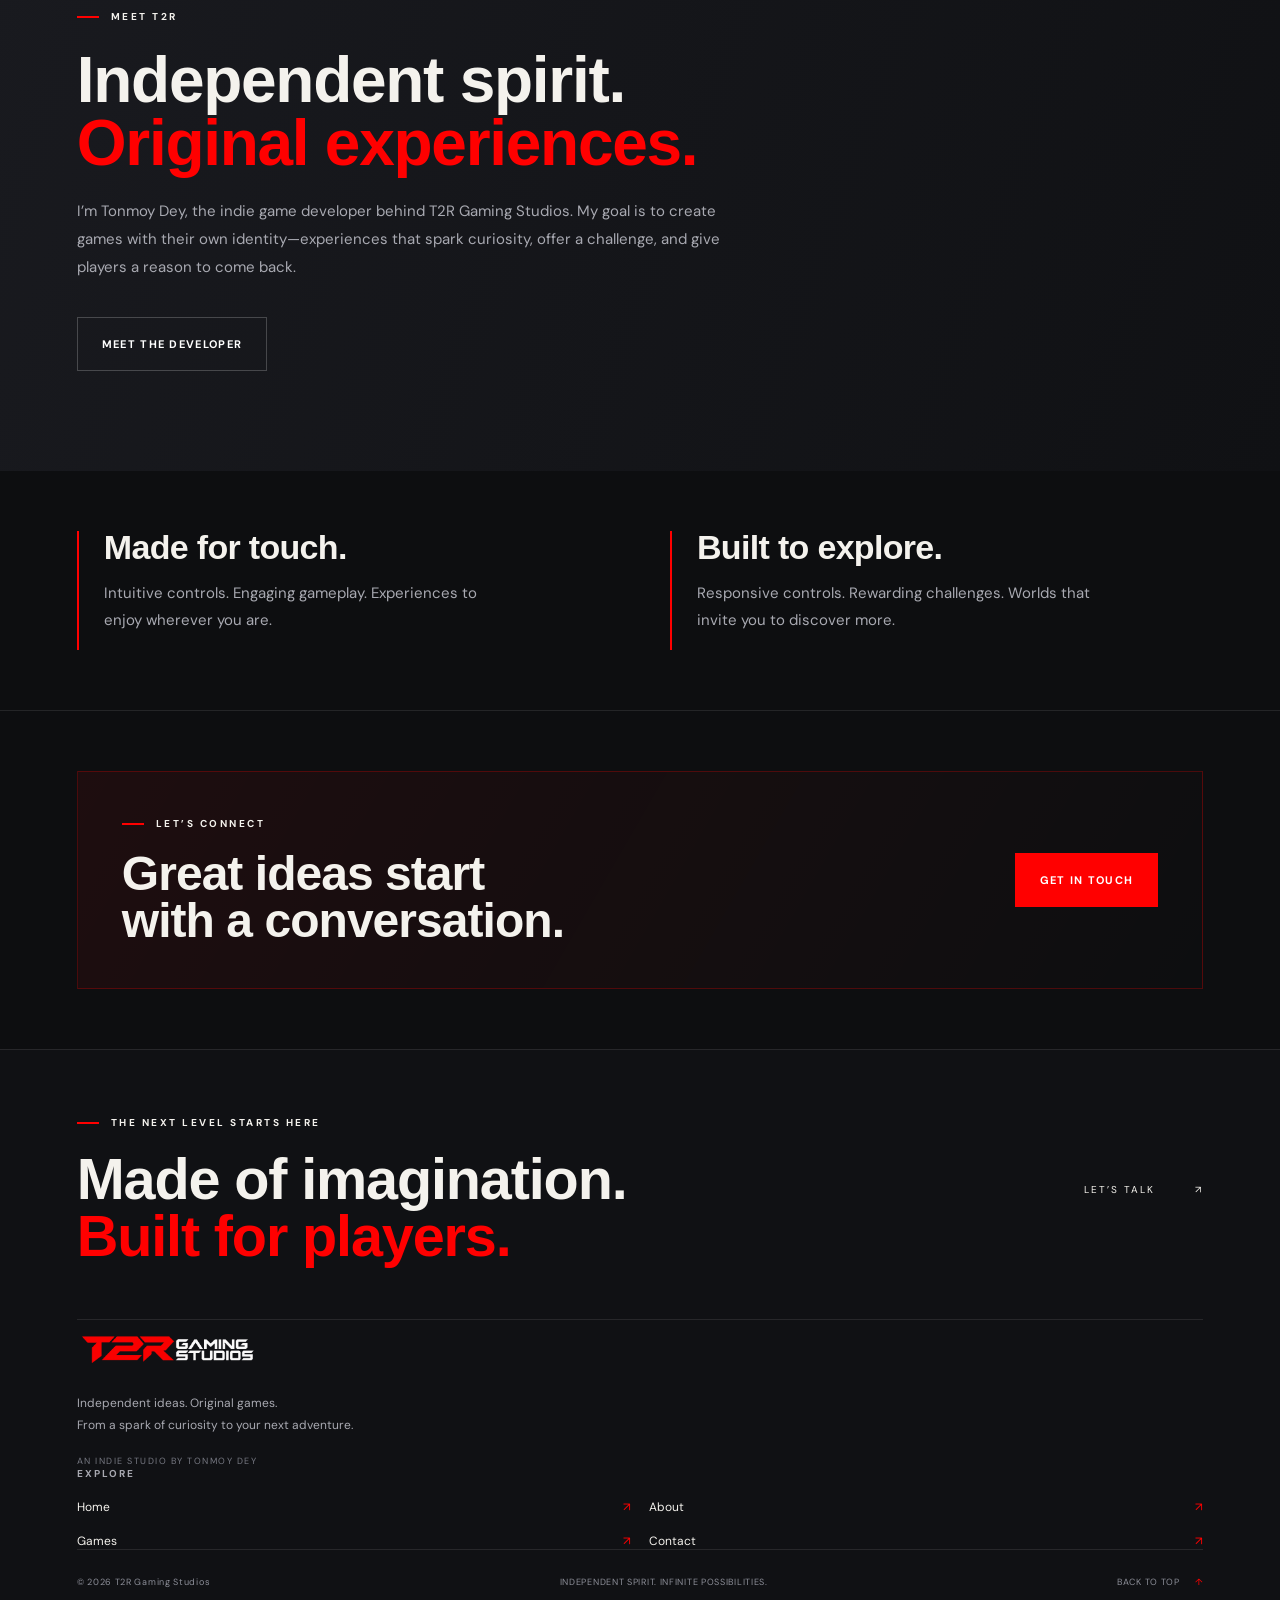
==== commit cb81596a: "con" ====
--- a/index.html
+++ b/index.html
@@ -17,14 +17,15 @@
     <main id="main">
       <section class="hero">
         <div class="hero-copy">
-          <h1>T2r<br><span class="red">GAMING STUDIOS</span></h1>
+          <div class="eyebrow">Independent minds. Limitless play.</div><h1>T2R<span class="red">GAMING STUDIOS.</span></h1>
           <p>An independent game studio creating original experiences for mobile and PC. Built with curiosity, creativity, and a love for play.</p>
-          <div class="actions"><a class="button" href="games.html">WHAT WE’RE BUILDING</a><a class="button secondary" href="about.html">ABOUT THE STUDIO</a></div>
+          <div class="actions"><a class="button" href="games.html">EXPLORE OUR GAMES</a><a class="button secondary" href="about.html">ABOUT THE STUDIO</a></div><div class="hero-status">ORIGINAL GAMES FOR MOBILE &amp; PC</div>
         </div>
-        <div class="hero-art" aria-hidden="true"><img class="controller" src="assets/controller.svg" alt=""></div>
+        <div class="hero-art" aria-hidden="true"><span class="art-label right">IMAGINATION / IN PLAY</span><img class="controller" src="assets/controller.svg" alt=""><span class="art-label">DESIGNED TO PLAY. BUILT TO FEEL.</span></div>
       </section>
+      <div class="ticker" aria-label="Our studio philosophy"><span>INDEPENDENT SPIRIT</span><b aria-hidden="true">✳</b><span>ORIGINAL EXPERIENCES</span><b aria-hidden="true">✳</b><span>BUILT FOR PLAYERS</span></div>
       <section class="coming-section">
-        <div class="coming-art"><span>COMING SOON</span><small>OVERDRIVE ORBIT / MOBILE CAR RACING</small></div>
+        <div class="coming-art"><span>OVERDRIVE<br>ORBIT<span class="red">.</span></span><small>IN DEVELOPMENT / MOBILE CAR RACING<br>CONCEPT GRAPHIC · GAMEPLAY COMING SOON</small></div>
         <div><div class="eyebrow">IN DEVELOPMENT</div><h2>Overdrive Orbit.<br><span class="red">Your next race.</span></h2><p>Our first game is a mobile car racing experience, focused on responsive touch controls and enjoyable driving. Follow our progress as we head towards the starting line.</p><a class="button" href="games.html">Discover Overdrive Orbit</a></div>
       </section>
       <section class="studio-section">
--- a/style.css
+++ b/style.css
@@ -1,915 +1,15 @@
 @import url('https://fonts.googleapis.com/css2?family=Barlow+Condensed:wght@600;700;800;900&family=DM+Sans:wght@400;500;600;700&display=swap');
-
-:root {
-    --red: #f90000;
-    --black: #101010;
-    --panel: #191919;
-    --gray: #292929;
-    --muted: #aaa;
-    --white: #fafafa
-}
-
-* {
-    box-sizing: border-box
-}
-
-html {
-    scroll-behavior: smooth
-}
-
-body {
-    margin: 0;
-    background: var(--black);
-    color: var(--white);
-    font-family: 'DM Sans', Arial, sans-serif
-}
-
-a {
-    color: inherit;
-    text-decoration: none
-}
-
-button,
-input,
-select,
-textarea {
-    font: inherit
-}
-
-button,
-a,
-input,
-select,
-textarea {
-    -webkit-tap-highlight-color: transparent
-}
-
-a:focus-visible,
-button:focus-visible {
-    outline: 2px solid var(--red);
-    outline-offset: 6px
-}
-
-header {
-    height: 104px;
-    display: flex;
-    align-items: center;
-    justify-content: space-between;
-    margin: 0 6%;
-    border-bottom: 1px solid #ffffff20;
-    gap: 35px
-}
-
-.brand img {
-    width: 205px;
-    height: auto;
-    display: block
-}
-
-nav {
-    display: flex;
-    gap: 38px
-}
-
-nav a {
-    font-size: 13px;
-    color: #aaa;
-    padding: 40px 0;
-    position: relative
-}
-
-nav a:hover,
-nav a[aria-current] {
-    color: white
-}
-
-nav a[aria-current]:after {
-    content: '';
-    position: absolute;
-    bottom: 24px;
-    width: 5px;
-    height: 5px;
-    background: var(--red);
-    left: 50%
-}
-
-.nav-cta {
-    font-size: 11px;
-    letter-spacing: 1.5px;
-    font-weight: 700
-}
-
-.nav-cta span {
-    color: var(--red);
-    margin-left: 25px
-}
-
-.menu {
-    display: none
-}
-
-.eyebrow {
-    font-size: 11px;
-    font-weight: 700;
-    letter-spacing: 3px;
-    text-transform: none;
-    display: flex;
-    align-items: center;
-    gap: 12px
-}
-
-.eyebrow:before {
-    content: '';
-    width: 22px;
-    height: 2px;
-    background: var(--red)
-}
-
-h1,
-h2,
-h3,
-.display {
-    font-family: 'Barlow Condensed', 'Arial Narrow', Impact, sans-serif;
-    text-transform: none;
-    line-height: .95;
-    margin: 0;
-    letter-spacing: -1px
-}
-
-h1 {
-    font-size: clamp(68px, 8vw, 124px);
-    font-weight: 800
-}
-
-h2 {
-    font-size: clamp(44px, 5vw, 72px);
-    font-weight: 700
-}
-
-h3 {
-    font-size: 36px
-}
-
-p {
-    color: var(--muted);
-    line-height: 1.8;
-    font-size: 14px
-}
-
-section {
-    padding: 90px 6%
-}
-
-.hero {
-    min-height: 680px;
-    position: relative;
-    display: grid;
-    grid-template-columns: 1.1fr 1fr;
-    align-items: center;
-    overflow: hidden;
-    padding-top: 65px;
-    padding-bottom: 65px
-}
-
-.hero-copy {
-    z-index: 2
-}
-
-.hero h1 {
-    margin: 28px 0
-}
-
-.red {
-    color: var(--red)
-}
-
-.hero p {
-    max-width: 395px
-}
-
-.actions {
-    display: flex;
-    gap: 28px;
-    align-items: center;
-    margin-top: 32px
-}
-
-.button {
-    display: inline-flex;
-    justify-content: space-between;
-    align-items: center;
-    gap: 40px;
-    background: var(--red);
-    padding: 18px 24px;
-    border: 1px solid var(--red);
-    color: white;
-    font-size: 11px;
-    font-weight: 700;
-    letter-spacing: 1.5px;
-    text-transform: none;
-    cursor: pointer;
-    transition: background .2s, transform .2s
-}
-
-.button:hover {
-    background: #f90000;
-    transform: translateY(-2px)
-}
-
-.text-link {
-    font-size: 11px;
-    letter-spacing: 1px;
-    font-weight: 700
-}
-
-.text-link span {
-    margin-left: 20px;
-    color: var(--red)
-}
-
-.hero-art {
-    position: relative;
-    height: 500px;
-    perspective: 700px;
-    display: grid;
-    place-items: center;
-    background: radial-gradient(ellipse at center, #f9000025, transparent 65%)
-}
-
-.orb {
-    width: 330px;
-    height: 330px;
-    position: relative;
-    transform: rotate(-25deg);
-    border: 1px solid #f9000055;
-    border-radius: 50%;
-    box-shadow: 0 0 90px #f9000012, inset 0 0 90px #f9000010
-}
-
-.orb:before,
-.orb:after {
-    content: '';
-    position: absolute;
-    inset: 30px;
-    border: 2px solid #f90000;
-    border-radius: 50%;
-    transform: rotateY(60deg) rotateX(20deg);
-    box-shadow: 0 0 25px #f9000044
-}
-
-.orb:after {
-    inset: -25px;
-    transform: rotateY(-55deg) rotateX(30deg);
-    border-color: #777
-}
-
-.artifact {
-    position: absolute;
-    width: 190px;
-    height: 230px;
-    clip-path: polygon(50% 0, 100% 25%, 85% 78%, 50% 100%, 15% 78%, 0 25%);
-    background: conic-gradient(from 50deg at 50% 35%, #f90000, #f90000, #f90000, #151515, #f90000);
-    filter: drop-shadow(0 20px 20px #000);
-    transform: rotate(13deg)
-}
-
-.art-label {
-    position: absolute;
-    bottom: 20px;
-    left: 15px;
-    font-size: 9px;
-    letter-spacing: 2px;
-    color: #777
-}
-
-.art-label.right {
-    left: auto;
-    right: 0;
-    top: 30px;
-    bottom: auto
-}
-
-.cross {
-    position: absolute;
-    top: 45px;
-    left: 35px;
-    color: var(--red);
-    font-size: 25px
-}
-
-.hero-index {
-    position: absolute;
-    bottom: 18px;
-    font-size: 10px;
-    letter-spacing: 2px;
-    color: #888
-}
-
-.ticker {
-    display: flex;
-    justify-content: space-around;
-    gap: 20px;
-    overflow: hidden;
-    border-top: 1px solid #333;
-    border-bottom: 1px solid #333;
-    padding: 23px 4%;
-    font-family: 'Barlow Condensed', Impact, sans-serif;
-    font-size: 23px;
-    letter-spacing: 2px;
-    white-space: nowrap
-}
-
-.ticker b {
-    color: var(--red)
-}
-
-.section-head {
-    display: flex;
-    align-items: end;
-    justify-content: space-between;
-    gap: 25px;
-    margin-bottom: 38px
-}
-
-.section-head h2 {
-    margin-top: 18px
-}
-
-.project {
-    position: relative;
-    min-height: 390px;
-    background: #202020;
-    overflow: hidden;
-    border: 1px solid #ffffff12
-}
-
-.project-art {
-    height: 300px;
-    position: relative;
-    background: radial-gradient(ellipse at 50% 70%, #f90000 0, transparent 55%), linear-gradient(140deg, #0c0c0c, #272127);
-    overflow: hidden
-}
-
-.project-art:before {
-    content: '';
-    position: absolute;
-    width: 180px;
-    height: 260px;
-    left: calc(50% - 90px);
-    top: 35px;
-    background: linear-gradient(130deg, #f90000, #20191f 40%, #08080a 60%, #f90000);
-    clip-path: polygon(45% 0, 58% 0, 64% 17%, 77% 24%, 72% 53%, 100% 100%, 0 100%, 28% 53%, 23% 24%, 38% 17%);
-    filter: drop-shadow(0 0 30px #f90000)
-}
-
-.project-art:after {
-    content: '';
-    position: absolute;
-    width: 330px;
-    height: 330px;
-    left: calc(50% - 165px);
-    top: 70px;
-    border: 1px solid #f9000077;
-    border-radius: 50%;
-    box-shadow: 0 0 50px #f9000022
-}
-
-.project-meta {
-    padding: 28px 32px;
-    display: flex;
-    align-items: center;
-    justify-content: space-between
-}
-
-.project-meta p {
-    margin: 8px 0 0;
-    font-size: 12px
-}
-
-.badge {
-    display: inline-block;
-    font-size: 9px;
-    letter-spacing: 2px;
-    border: 1px solid #ffffff40;
-    padding: 8px 11px;
-    text-transform: none
-}
-
-.art-badge {
-    position: absolute;
-    top: 23px;
-    left: 25px;
-    z-index: 1
-}
-
-.project-grid {
-    display: grid;
-    grid-template-columns: 1.4fr 1fr;
-    gap: 25px
-}
-
-.project.aside {
-    padding: 40px;
-    display: flex;
-    flex-direction: column;
-    justify-content: space-between;
-    background: var(--red)
-}
-
-.project.aside p {
-    color: #ffdae1
-}
-
-.project.aside h3 {
-    font-size: 55px
-}
-
-.giant-arrow {
-    font-size: 80px;
-    line-height: 1
-}
-
-.split {
-    display: grid;
-    grid-template-columns: 1fr 1fr;
-    gap: 10%;
-    border-top: 1px solid #333
-}
-
-.split h2 {
-    margin-top: 20px
-}
-
-.split p {
-    margin-top: 0
-}
-
-.principles {
-    display: grid;
-    grid-template-columns: repeat(3, 1fr);
-    gap: 38px;
-    margin-top: 55px
-}
-
-.principle {
-    border-top: 1px solid #444;
-    padding-top: 23px
-}
-
-.number {
-    color: var(--red);
-    font-size: 11px;
-    letter-spacing: 2px;
-    display: block;
-    margin-bottom: 35px
-}
-
-.principle h3 {
-    font-size: 30px
-}
-
-.cta {
-    margin: 0 6% 80px;
-    padding: 45px;
-    background: var(--panel);
-    display: flex;
-    justify-content: space-between;
-    align-items: center;
-    gap: 25px
-}
-
-.cta h2 {
-    font-size: 48px
-}
-
-.footer-top {
-    display: flex;
-    justify-content: space-between;
-    align-items: center;
-    gap: 25px;
-    padding: 45px 0
-}
-
-.footer-top>a:last-child {
-    font-size: 12px
-}
-
-footer {
-    margin: 0 6%;
-    border-top: 1px solid #333
-}
-
-.footer-bottom {
-    display: flex;
-    justify-content: space-between;
-    gap: 20px;
-    padding: 23px 0;
-    border-top: 1px solid #333;
-    color: #777;
-    font-size: 9px;
-    letter-spacing: 1px
-}
-
-.page-hero {
-    padding: 80px 6% 65px;
-    border-bottom: 1px solid #333
-}
-
-.page-hero h1 {
-    margin: 25px 0
-}
-
-.page-hero p {
-    max-width: 550px
-}
-
-.statement {
-    font-size: clamp(32px, 4vw, 54px);
-    line-height: 1.2
-}
-
-.filters {
-    display: flex;
-    gap: 10px;
-    margin-bottom: 30px;
-    flex-wrap: wrap
-}
-
-.filters button {
-    background: transparent;
-    border: 1px solid #444;
-    color: #aaa;
-    padding: 12px 20px;
-    cursor: pointer;
-    font-size: 11px
-}
-
-.filters button[aria-pressed=true] {
-    background: var(--red);
-    border-color: var(--red);
-    color: white
-}
-
-[hidden] {
-    display: none !important
-}
-
-.empty-project {
-    padding: 65px 35px;
-    min-height: 390px;
-    display: flex;
-    flex-direction: column;
-    justify-content: center;
-    border: 1px dashed #444
-}
-
-.empty-project h3 {
-    margin: 24px 0
-}
-
-.contact-grid {
-    display: grid;
-    grid-template-columns: .8fr 1.2fr;
-    gap: 10%
-}
-
-.contact-grid h2 {
-    font-size: 48px
-}
-
-.contact-note {
-    border-top: 1px solid #333;
-    margin-top: 35px;
-    padding-top: 25px
-}
-
-.contact-note strong {
-    font-size: 12px
-}
-
-form {
-    display: grid;
-    grid-template-columns: 1fr 1fr;
-    gap: 25px
-}
-
-label {
-    font-size: 10px;
-    letter-spacing: 1.5px;
-    text-transform: none;
-    display: flex;
-    flex-direction: column;
-    gap: 12px
-}
-
-input,
-select,
-textarea {
-    width: 100%;
-    border: 1px solid #444;
-    background: #191919;
-    color: white;
-    border-radius: 0;
-    padding: 15px;
-    font-size: 14px;
-    outline: none
-}
-
-input:focus,
-select:focus,
-textarea:focus {
-    border-color: var(--red)
-}
-
-textarea {
-    min-height: 150px;
-    resize: vertical
-}
-
-.full {
-    grid-column: 1/-1
-}
-
-.form-status {
-    margin: 0;
-    font-size: 12px
-}
-
-form .button {
-    justify-self: start
-}
-
-.form-note {
-    font-size: 11px;
-    margin: 0
-}
-
-.skip {
-    position: fixed;
-    top: -100px;
-    background: var(--red);
-    padding: 15px;
-    z-index: 10
-}
-
-.skip:focus {
-    top: 0
-}
-
-@media(min-width:1500px) {
-    body {
-        max-width: 1700px;
-        margin: auto
-    }
-}
-
-@media(max-width:800px) {
-    header {
-        height: 85px;
-        margin: 0 5%;
-        gap: 15px
-    }
-
-    .brand img {
-        width: 160px
-    }
-
-    .nav-cta {
-        display: none
-    }
-
-    .menu {
-        display: block;
-        background: none;
-        border: 1px solid #444;
-        color: white;
-        font-size: 22px;
-        padding: 4px 10px
-    }
-
-    nav {
-        display: none;
-        position: absolute;
-        top: 85px;
-        left: 0;
-        right: 0;
-        background: #191919;
-        z-index: 10;
-        padding: 20px 6%;
-        gap: 25px
-    }
-
-    nav.open {
-        display: flex
-    }
-
-    nav a {
-        padding: 15px 0
-    }
-
-    nav a[aria-current]:after {
-        bottom: 2px
-    }
-
-    .hero {
-        grid-template-columns: 1fr;
-        padding: 55px 6% 40px;
-        min-height: 0
-    }
-
-    .hero h1 {
-        font-size: 80px
-    }
-
-    .hero-art {
-        height: 340px;
-        grid-row: 2
-    }
-
-    .orb {
-        width: 240px;
-        height: 240px
-    }
-
-    .artifact {
-        width: 150px;
-        height: 180px
-    }
-
-    .hero-index {
-        display: none
-    }
-
-    .art-label {
-        font-size: 8px
-    }
-
-    .project-grid,
-    .split,
-    .contact-grid {
-        grid-template-columns: 1fr;
-        gap: 30px
-    }
-
-    section {
-        padding: 60px 6%
-    }
-
-    .principles {
-        grid-template-columns: 1fr;
-        gap: 20px
-    }
-
-    .number {
-        margin-bottom: 20px
-    }
-
-    .cta {
-        padding: 30px;
-        flex-direction: column;
-        align-items: start
-    }
-
-    .footer-top {
-        flex-wrap: wrap
-    }
-
-    .footer-bottom {
-        flex-wrap: wrap;
-        line-height: 1.8
-    }
-
-    .footer-bottom span:nth-child(2) {
-        display: none
-    }
-
-    .page-hero {
-        padding-top: 55px
-    }
-
-    .page-hero h1 {
-        font-size: 70px
-    }
-
-    .section-head {
-        align-items: start;
-        flex-direction: column
-    }
-
-    .ticker {
-        justify-content: start;
-        font-size: 20px
-    }
-
-    .project.aside {
-        min-height: 300px
-    }
-
-    .contact-grid {
-        gap: 40px
-    }
-}
-
-@media(prefers-reduced-motion:reduce) {
-    html {
-        scroll-behavior: auto
-    }
-
-    * {
-        transition: none !important
-    }
-}
-/* Reference-inspired studio theme, using the T2R palette. */
-body{background:#101010;padding-top:76px}header{position:fixed;z-index:50;top:0;left:0;right:0;margin:0;height:76px;padding:0 max(5.5%,calc((100vw - 1400px)/2));background:#080808f2;border-bottom:1px solid #262626;backdrop-filter:blur(12px)}header .brand img{width:190px}nav{margin-left:auto;gap:33px}nav a{text-transform: none;font-weight:700;font-size:12px;letter-spacing:1.6px;padding:28px 0}nav a[aria-current]{color:var(--red)}nav a[aria-current]:after{height:1px;width:100%;left:0;bottom:19px}.nav-cta{display:none}h1,h2,h3{letter-spacing:-.5px;font-weight:800;line-height:1.04}h1{font-size:clamp(68px,7.6vw,110px)}h2{font-size:clamp(38px,4vw,58px)}h3{font-size:34px}p{font-size:16px;line-height:1.7;color:#b3b3b3}.hero{min-height:690px;padding:90px 5.5%;grid-template-columns:1.15fr 1fr;background:radial-gradient(ellipse at 61% 35%,#f900000e,transparent 47%),#030303}.hero:before{content:'';position:absolute;inset:0;background:repeating-conic-gradient(from 20deg at 57% 30%,transparent 0 13deg,#f9000008 13.1deg 13.3deg,transparent 13.4deg 28deg);mask-image:radial-gradient(ellipse at 57% 30%,black,transparent 65%);pointer-events:none}.hero h1{margin:0 0 25px}.hero-copy>p{max-width:455px;font-size:18px}.hero-art{height:380px;background:none}.controller{width:100%;max-width:490px;filter:drop-shadow(0 30px 25px #000);animation:float-controller 6s ease-in-out infinite}.actions{gap:15px;margin-top:36px;flex-wrap:wrap}.button{border-radius:4px;padding:15px 22px;letter-spacing:1px;font-size:12px;gap:20px;min-height:47px}.button.secondary{background:transparent;border-color:#444}.button.secondary:hover{background:#222;border-color:#777}.eyebrow{color:var(--red);font-size:11px;letter-spacing:3px}.eyebrow:before{display:none}.coming-section{display:grid;grid-template-columns:1fr 1fr;gap:5%;align-items:center;padding:95px 5.5%;background:#151515}.coming-section h2{margin:15px 0 18px;text-transform:none}.coming-section p{max-width:490px}.coming-section .button{margin-top:15px}.coming-art{min-height:340px;display:flex;flex-direction:column;justify-content:center;align-items:center;gap:18px;background:radial-gradient(ellipse at center,#282828,#1b1b1b);border:1px dashed #444;border-radius:6px}.coming-art span{font-family:'Barlow Condensed',Impact,sans-serif;font-size:48px;font-weight:800;color:#ddd}.coming-art small{font-size:9px;letter-spacing:2px;color:#777}.studio-section{padding:95px 15%;text-align:center;background:#0a0a0a}.studio-section .eyebrow{justify-content:center}.studio-section h2{margin:20px 0}.studio-section p{max-width:740px;margin:25px auto}.studio-section .button{margin-top:10px}.platform-section{display:grid;grid-template-columns:1fr 1fr;gap:7%;padding:70px 10%}.platform-section article{border-top:1px solid #444;padding-top:25px}.platform-section .number{margin-bottom:20px}.platform-section p{max-width:390px}.cta{background:#191919;border:1px solid #292929;border-radius:6px;margin:20px 5.5% 75px;padding:45px}.cta h2{font-size:42px;margin-top:18px;text-transform:none}.page-hero{background:radial-gradient(ellipse at 80% 20%,#f900000d,transparent 65%),#050505;padding:80px 5.5% 70px}.page-hero h1{font-size:clamp(60px,6.6vw,96px)}.page-hero p{max-width:650px}.split{border-top:none}.split h2{font-size:clamp(38px,4vw,58px)}.principle p{font-size:15px}.project,.empty-project{border-radius:6px}.project-art{background:radial-gradient(ellipse,#292929,#1b1b1b);display:grid;place-items:center;border-bottom:1px dashed #444}.project-art:before{content:'COMING SOON';position:static;clip-path:none;filter:none;width:auto;height:auto;background:none;font-family:'Barlow Condensed',Impact,sans-serif;font-weight:800;font-size:45px;color:#ddd}.project-art:after{display:none}.art-badge{background:#171717;color:#aaa}.filters button{border-radius:4px}.contact-grid h2{text-transform:none}.contact-note{border-color:#333}input,select,textarea{border-radius:4px}footer{margin:0;padding:0 5.5%;background:#080808}.footer-top p{font-size:13px}.footer-top .brand img{width:190px}.footer-bottom{padding:25px 0}html{scroll-padding-top:95px;scrollbar-color:var(--red) #151515}.ticker{display:none}@keyframes float-controller{0%,100%{transform:translateY(0) rotate(-5deg)}50%{transform:translateY(-12px) rotate(-3deg)}}@media(max-width:800px){body{padding-top:70px}header{height:70px;padding:0 5.5%}.brand img,header .brand img{width:165px}nav{top:70px;padding:15px 5.5%;gap:23px;border-bottom:1px solid #333}nav a{font-size:11px;padding:13px 0}nav a[aria-current]:after{bottom:5px}.hero{min-height:0;padding:65px 6% 30px;grid-template-columns:1fr}.hero h1{font-size:clamp(60px,12vw,90px)}.hero-copy>p{font-size:16px}.hero-art{height:260px;grid-row:2}.controller{max-width:360px;height:270px}.actions{gap:12px}.button{font-size:10px;padding:14px 17px}.coming-section{grid-template-columns:1fr;gap:35px;padding:55px 6%}.coming-art{min-height:260px}.studio-section{padding:60px 6%}.platform-section{padding:55px 6%;grid-template-columns:1fr;gap:30px}.cta{margin:10px 6% 55px;padding:30px}.cta h2{font-size:37px}.page-hero{padding:55px 6%}.page-hero h1{font-size:clamp(50px,10vw,76px)}.split h2{font-size:42px}.footer-top{gap:15px}footer .brand img{width:165px}}@media(prefers-reduced-motion:reduce){.controller{animation:none}}
-
-.game-facts{display:grid;grid-template-columns:repeat(3,minmax(0,1fr));gap:20px;border-top:1px solid #333;padding-top:24px;margin-top:28px}.game-facts dt{color:#aaa;font-size:10px;letter-spacing:1.5px;text-transform: none;margin-bottom:8px}.game-facts dd{margin:0;color:#fafafa;font-size:14px}.coming-art span{text-align:center;padding:0 15px;overflow-wrap:anywhere}.coming-art small{text-align:center;padding:0 15px}@media(max-width:480px){.game-facts{grid-template-columns:1fr;gap:18px}.coming-art span{font-size:38px}}
-
-/* Shared studio footer */
-footer{position:relative;isolation:isolate;overflow:hidden;background:#080808;border-top:1px solid #292929;margin:0;padding:0 max(5.5%,calc((100% - 1280px)/2))}
-footer:before{content:'';position:absolute;inset:0;z-index:-1;pointer-events:none;background:radial-gradient(ellipse at 100% 0,#f900000a,transparent 55%)}
-.footer-invitation{display:flex;justify-content:space-between;align-items:center;gap:32px;padding:42px 0 36px;border-bottom:1px solid #2b2b2b}
-.footer-invitation .eyebrow{font-size:10px;letter-spacing:2px}
-.footer-invitation h2{font-size:clamp(34px,3.8vw,54px);margin:15px 0 0;text-transform:none;line-height:1.12}
-.footer-contact{display:flex;align-items:center;gap:20px;font-size:11px;letter-spacing:1.5px;font-weight:700;white-space:nowrap}
-.footer-arrow{display:grid;place-items:center;background:var(--red);width:62px;height:62px;border-radius:50%;font-size:34px;letter-spacing:0;transition:transform .2s}
-.footer-contact:hover .footer-arrow{transform:rotate(45deg)}
-.footer-columns{display:grid;grid-template-columns:minmax(0,1.4fr) minmax(140px,.65fr) minmax(240px,1fr);gap:48px;align-items:start;padding:36px 0}
-.footer-studio .brand{display:inline-block}
-.footer-studio .brand img{width:210px;max-width:100%;height:auto}
-.footer-studio p{font-size:13px;line-height:1.7;max-width:340px;margin:12px 0 18px;color:#aaa}
-.footer-signature{display:block;font-size:9px;line-height:1.6;letter-spacing:1.2px;color:#999}
-.footer-explore h3{font-family:'DM Sans',Arial,sans-serif;font-size:11px;line-height:1.5;letter-spacing:1.5px;color:#999;margin:0 0 14px}
-.footer-explore ul{list-style:none;margin:0;padding:0}
-.footer-explore li+li{margin-top:10px}
-.footer-explore a{font-size:13px;line-height:1.5;display:flex;justify-content:space-between;gap:22px;max-width:150px}
-.footer-explore a span{color:#777}
-.footer-explore a:hover,.footer-explore a:hover span{color:var(--red)}
-.footer-game{min-width:0;border:1px solid #363636;border-left:3px solid var(--red);background:linear-gradient(125deg,#191919,#101010);padding:22px;display:flex;flex-direction:column;gap:18px;transition:border-color .2s}
-.footer-game:hover{border-color:var(--red)}
-.footer-status{display:flex;align-items:center;gap:8px;color:#aaa;font-size:9px;line-height:1.5;letter-spacing:1.2px}
-.footer-status i{flex:0 0 5px;width:5px;height:5px;border-radius:50%;background:var(--red)}
-.footer-game h3{font-size:32px;line-height:1.03;margin:0;overflow-wrap:anywhere}
-.footer-game-bottom{display:flex;justify-content:space-between;gap:15px;align-items:center;font-size:9px;line-height:1.5;letter-spacing:1px;color:#aaa}
-.footer-game-bottom b{font-size:23px;color:var(--red);font-weight:400}
-.footer-bottom{display:flex;align-items:center;justify-content:space-between;flex-wrap:wrap;gap:18px;padding:18px 0;border-top:1px solid #2b2b2b;font-size:10px;line-height:1.6;color:#999;letter-spacing:.5px}
-.footer-back{display:flex;align-items:center;gap:12px;white-space:nowrap}
-.footer-back span{display:grid;place-items:center;width:28px;height:28px;border:1px solid #444;color:white;font-size:15px}
-.footer-back:hover span{border-color:var(--red);color:var(--red)}
-@media(max-width:900px){.footer-columns{grid-template-columns:minmax(0,1fr) minmax(120px,.55fr) minmax(200px,1fr);gap:26px}.footer-bottom>span:nth-child(2){display:none}}
-@media(max-width:650px){footer{padding:0 6%}.footer-invitation{padding:32px 0;gap:18px}.footer-invitation h2{font-size:clamp(28px,6vw,38px)}.footer-invitation .eyebrow{font-size:8px;letter-spacing:1.5px}.footer-contact>span:first-child{display:none}.footer-arrow{width:46px;height:46px;font-size:27px}.footer-columns{grid-template-columns:minmax(0,.7fr) minmax(0,1fr);gap:28px;padding:30px 0}.footer-studio{grid-column:1/-1}.footer-studio .brand img{width:190px}.footer-studio p{margin:10px 0 14px}.footer-game{padding:18px;gap:15px}.footer-game h3{font-size:29px}.footer-status{font-size:8px;letter-spacing:.5px}.footer-game-bottom{font-size:8px;letter-spacing:.5px}.footer-bottom{font-size:9px;gap:12px}.footer-explore a{max-width:125px}}
-@media(max-width:350px){.footer-columns{grid-template-columns:1fr}.footer-studio{grid-column:auto}.footer-game{max-width:100%}.footer-invitation h2{font-size:26px}.footer-arrow{width:38px;height:38px}.footer-bottom{align-items:flex-start;flex-direction:column}}
-
-/* About page */
-.about-intro{display:grid;grid-template-columns:1.2fr 1fr;align-items:center;gap:6%;padding:80px 6%;background:radial-gradient(ellipse at 85% 50%,#f900000c,transparent 55%),#070707;border-bottom:1px solid #292929}.about-intro h1{font-size:clamp(60px,6.4vw,92px);margin:24px 0;text-transform:none}.about-intro p{max-width:450px;margin-bottom:28px}.about-emblem{position:relative;min-height:350px;display:grid;place-items:center;overflow:hidden;background:linear-gradient(#ffffff04 1px,transparent 1px),linear-gradient(90deg,#ffffff04 1px,transparent 1px);background-size:34px 34px;border:1px solid #292929}.about-emblem img{width:80%;position:relative;z-index:1}.emblem-ring{position:absolute;width:260px;height:260px;border:1px solid #f9000040;border-radius:50%;box-shadow:0 0 0 35px #ffffff02,0 0 0 70px #ffffff02}.emblem-ring:after{content:'+';position:absolute;top:15px;right:20px;color:var(--red);font-size:25px}.emblem-label{position:absolute;bottom:28px;font-size:8px;letter-spacing:2px;color:#999}.emblem-corner{position:absolute;top:20px;left:20px;font-size:8px;letter-spacing:1.5px;color:#888}.developer-section{display:grid;grid-template-columns:.8fr 1.25fr;gap:8%;align-items:center;padding:75px 8%}.developer-card{padding:30px;background:linear-gradient(145deg,#202020,#111);border:1px solid #383838;border-top:3px solid var(--red)}.developer-monogram{font-family:'Barlow Condensed',Impact,sans-serif;font-weight:800;font-size:130px;line-height:1.2;color:#444;position:relative;letter-spacing:-5px;padding:20px 0}.developer-monogram span{font-size:45px;color:var(--red);vertical-align:top;letter-spacing:0}.developer-card h2{font-size:38px;text-transform:none}.developer-card p{font-size:12px;margin:10px 0 25px}.developer-card-line{display:flex;justify-content:space-between;gap:12px;border-top:1px solid #3a3a3a;padding-top:18px;font-size:8px;letter-spacing:1.5px;color:#aaa}.developer-story h2{font-size:clamp(34px,3.5vw,50px);margin:20px 0;text-transform:none;line-height:1.15}.developer-story p{font-size:14px}.developer-story .about-lead{font-size:17px;color:#ddd}.developer-story blockquote{margin:25px 0 0;padding:6px 0 6px 22px;border-left:2px solid var(--red);font-size:16px;line-height:1.8;color:#ccc}.about-platforms{background:#151515;padding:65px 8%}.about-platforms .section-head p{font-size:13px;margin:0}.about-platforms .section-head h2{text-transform:none}.about-platform-grid{display:grid;grid-template-columns:1fr 1fr;gap:24px}.about-platform-card{border:1px solid #383838;background:#101010;padding:32px;position:relative}.platform-card-top{display:flex;justify-content:space-between;align-items:start;margin-bottom:20px}.platform-card-top .number{margin:0}.platform-card-top svg{width:48px;height:48px;stroke:var(--red);stroke-width:2;stroke-linecap:round;stroke-linejoin:round}.about-platform-card h3{font-size:34px;text-transform:none}.about-platform-card p{font-size:14px;max-width:430px;min-height:70px}.platform-card-caption{display:block;border-top:1px solid #333;padding-top:20px;margin-top:22px;font-size:9px;letter-spacing:2px;color:#999}.about-journey{padding:75px 8%;display:grid;grid-template-columns:1.2fr .8fr;gap:10%;align-items:center}.about-journey h2{margin-top:20px;text-transform:none;font-size:clamp(38px,4vw,56px)}.about-journey p{font-size:14px;max-width:560px;margin-bottom:25px}.journey-game{display:flex;flex-direction:column;gap:30px;padding:30px;background:linear-gradient(135deg,#202020,#0a0a0a);border:1px solid #383838;border-bottom:3px solid var(--red)}.journey-game .badge{align-self:start;font-size:8px}.journey-game-title{font-family:'Barlow Condensed',Impact,sans-serif;font-size:52px;font-weight:800;line-height:1;position:relative}.journey-game-title .red{position:absolute;bottom:0;right:0;font-size:35px}.journey-game>span:last-child{font-size:8px;letter-spacing:1.4px;color:#aaa}@media(max-width:800px){.about-intro{padding:55px 6%;gap:35px;grid-template-columns:1fr}.about-intro h1{font-size:clamp(52px,10vw,76px)}.about-emblem{min-height:280px;max-width:520px;width:100%}.developer-section{padding:55px 6%;grid-template-columns:1fr;gap:35px}.developer-card{max-width:520px;width:100%;display:grid;grid-template-columns:1fr 1fr;column-gap:20px;align-items:center}.developer-card>.eyebrow,.developer-card-line{grid-column:1/-1}.developer-monogram{font-size:100px}.developer-card h2{font-size:32px}.developer-card p{margin-bottom:0}.about-platforms{padding:55px 6%}.about-platform-grid{grid-template-columns:1fr}.about-platform-card p{min-height:0}.about-journey{padding:55px 6%;grid-template-columns:1fr;gap:35px}.journey-game{max-width:520px;width:100%}}@media(max-width:380px){.developer-card{display:block}.developer-card-line{margin-top:20px}.about-intro h1{font-size:48px}.about-platform-card{padding:25px}}
-
-/* Footer without game promotion */
-.footer-columns{grid-template-columns:minmax(0,1fr) minmax(160px,240px);gap:60px}.footer-explore a{max-width:100%}@media(max-width:650px){.footer-columns{grid-template-columns:minmax(0,1fr) minmax(100px,.5fr);gap:25px}.footer-studio{grid-column:auto}}@media(max-width:420px){.footer-columns{grid-template-columns:1fr;gap:28px}.footer-explore ul{display:grid;grid-template-columns:1fr 1fr;gap:12px 30px}.footer-explore li+li{margin-top:0}}
-
-/* Original typography hierarchy */
-h1,h2,h3,.display,.eyebrow,.button,.badge,label,nav a{text-transform:uppercase}
-.coming-section h2,.studio-section h2,.cta h2,.contact-grid h2,.footer-invitation h2,.about-intro h1,.developer-card h2,.developer-story h2,.about-platforms .section-head h2,.about-platform-card h3,.about-journey h2{text-transform:none}
-
-/* Direct contact details */
-.contact-direct{display:flex;flex-direction:column;gap:22px;min-width:0}
-.contact-direct-card{display:flex;flex-direction:column;gap:20px;border:1px solid #383838;border-left:3px solid var(--red);padding:30px;background:#191919;transition:border-color .2s}
-.contact-direct-card:hover{border-color:var(--red)}
-.contact-direct-card strong{font-size:clamp(17px,2vw,26px);font-weight:600;overflow-wrap:anywhere;line-height:1.4}
-.contact-direct-action{font-size:12px;color:#aaa}
-@media(max-width:480px){.contact-direct-card{padding:24px}}
-/* Site-wide visual refinement */
-:root{--red:#f90000;--surface:#171717;--line:#ffffff16;--soft:#b5b5b5}
-body{background:#0d0d0d;color:#fafafa;-webkit-font-smoothing:antialiased}
-::selection{background:var(--red);color:white}
-header{box-shadow:0 8px 35px #0003;background:#090909ed}
-header .brand{transition:opacity .2s}header .brand:hover{opacity:.8}
-nav a{transition:color .2s}nav a:after{transition:width .2s}
-p{color:var(--soft)}
-.button{box-shadow:0 5px 20px #f9000015;transition:transform .2s,box-shadow .2s,background .2s;border-radius:5px}
-.button:hover{background:var(--red);box-shadow:0 8px 30px #f9000033;transform:translateY(-3px)}
-.button.secondary{box-shadow:none;background:#ffffff03}.button.secondary:hover{background:#ffffff09;box-shadow:0 8px 25px #0003}
-.text-link{display:inline-flex;align-items:center;gap:12px;padding-bottom:7px;border-bottom:1px solid #ffffff25}.text-link span{margin-left:10px;transition:transform .2s}.text-link:hover span{transform:translateX(4px)}
-.hero{min-height:710px;background:radial-gradient(ellipse at 78% 48%,#f9000014,transparent 45%),linear-gradient(135deg,#050505,#0b0b0b)}
-.hero-copy{max-width:680px}.hero h1{line-height:1.02;letter-spacing:-1.5px}.hero-copy>p{max-width:460px;line-height:1.85}
-.hero-art{border:1px solid #ffffff0c;border-radius:50%;background:radial-gradient(ellipse,#f900000a,transparent 65%)}
-.hero-art:before{content:'';position:absolute;inset:20px;border:1px solid #ffffff07;border-radius:50%;pointer-events:none}
-.controller{filter:drop-shadow(0 28px 25px #0009);max-width:510px}
-.coming-section{background:linear-gradient(140deg,#191919,#111);gap:6%;padding-top:85px;padding-bottom:85px;border-top:1px solid var(--line);border-bottom:1px solid var(--line)}
-.coming-art{position:relative;isolation:isolate;overflow:hidden;min-height:355px;border:1px solid #ffffff20;border-radius:10px;background:radial-gradient(ellipse at 50% 120%,#f900001b,transparent 65%),#111;box-shadow:0 20px 45px #0003}
-.coming-art:before{content:'';position:absolute;z-index:-1;inset:-40%;background:repeating-linear-gradient(120deg,transparent 0 48px,#ffffff03 49px 50px);transform:rotate(-8deg)}
-.coming-art:after{content:'';width:70px;height:3px;background:var(--red);position:absolute;bottom:0;left:calc(50% - 35px)}
-.coming-art span{font-size:clamp(36px,4.2vw,58px);letter-spacing:1px;line-height:1.1}.coming-art small{line-height:1.7;color:#999}
-.coming-section h2{line-height:1.08}.coming-section article>p strong{color:#eee}
-.studio-section{background:radial-gradient(ellipse at 50% 100%,#ffffff04,transparent 65%),#090909;padding-top:85px;padding-bottom:85px}.studio-section h2{line-height:1.08}.studio-section p{line-height:1.9}
-.platform-section{gap:30px}.platform-section article{padding:30px;border:1px solid var(--line);border-radius:8px;background:linear-gradient(140deg,#1b1b1b,#121212)}
-.platform-section article h3{font-size:35px}.platform-section article p{font-size:14px;line-height:1.8}
-.cta{border-radius:10px;background:radial-gradient(ellipse at 100% 100%,#f900000d,transparent 65%),#181818;border:1px solid #ffffff1c;padding:40px 45px;box-shadow:0 16px 40px #0002}
-.page-hero{position:relative;overflow:hidden;background:radial-gradient(ellipse at 90% 25%,#f9000012,transparent 55%),linear-gradient(140deg,#080808,#101010);padding-top:70px;padding-bottom:65px}.page-hero h1{line-height:1.05}
-.about-intro{background:radial-gradient(ellipse at 80% 50%,#f900000d,transparent 60%),#070707}.about-emblem{border-radius:10px;box-shadow:0 20px 50px #0004}.developer-card{border-radius:8px;box-shadow:0 20px 45px #0003}.developer-monogram{color:#555}.developer-story blockquote{background:#ffffff03;padding:18px 22px;border-radius:0 6px 6px 0}
-.about-platform-card{border-radius:9px;background:linear-gradient(140deg,#1a1a1a,#101010);transition:transform .25s,border-color .25s}.about-platform-card:hover{transform:translateY(-5px);border-color:#f9000066}.platform-card-top svg{background:#f9000009;border-radius:10px;padding:8px;width:62px;height:62px}
-.journey-game{border-radius:8px;transition:transform .25s,border-color .25s;box-shadow:0 16px 30px #0002}.journey-game:hover{transform:translateY(-4px);border-color:var(--red)}
-.contact-grid{padding-top:65px;padding-bottom:75px;align-items:start}.contact-grid h2{line-height:1.08}.contact-note{padding-top:20px;margin-top:26px}.contact-note strong{font-size:11px;letter-spacing:.8px}.contact-note p{font-size:13px;margin-bottom:0}
-.contact-direct{gap:24px;padding-top:4px}.contact-direct-card{position:relative;overflow:hidden;border-radius:8px;background:radial-gradient(ellipse at 100% 0,#f9000009,transparent 70%),#171717;padding:32px;box-shadow:0 15px 35px #0002;transition:transform .2s,border-color .2s}.contact-direct-card:hover{transform:translateY(-4px)}.contact-direct-action{display:flex;align-items:center;gap:10px}.contact-direct-action:before{content:'';width:20px;height:1px;background:var(--red)}
-.game-facts{gap:16px}.game-facts>div{padding:14px 12px;background:#ffffff04;border:1px solid #ffffff0b;border-radius:5px}.game-facts dd{font-size:13px}.game-facts dt{font-size:9px}
-footer{background:radial-gradient(ellipse at 100% 0,#f9000009,transparent 50%),#070707}.footer-invitation{padding-top:45px}.footer-explore a{padding:3px 0}.footer-bottom{color:#aaa}
-@media(max-width:800px){.hero{min-height:0}.hero-art{max-width:430px;width:100%;justify-self:center;border-radius:40%;margin-top:15px}.hero h1{letter-spacing:-1px}.coming-section{padding-top:55px;padding-bottom:55px}.coming-art{min-height:270px}.platform-section article{padding:25px}.studio-section{padding-top:60px;padding-bottom:60px}.cta{padding:30px}.contact-grid{padding-top:45px;padding-bottom:55px}.contact-direct-card{padding:25px}.game-facts>div{padding:12px}.page-hero{padding-top:55px;padding-bottom:45px}}
-@media(prefers-reduced-motion:reduce){.about-platform-card:hover,.journey-game:hover,.contact-direct-card:hover,.button:hover{transform:none}}
+:root{--red:#ff0000;--black:#0d0e10;--panel:#17181c;--muted:#a8a9b1;--white:#f4f2ed;--line:#ffffff18}
+*{box-sizing:border-box}html{scroll-behavior:smooth;scroll-padding-top:30px}body{margin:0;background:var(--black);color:var(--white);font-family:'DM Sans',Arial,sans-serif}a{color:inherit;text-decoration:none}button{font:inherit}a,button{-webkit-tap-highlight-color:transparent}a:focus-visible,button:focus-visible{outline:2px solid var(--red);outline-offset:6px}::selection{background:var(--red);color:white}
+header{height:104px;max-width:1440px;margin:auto;padding:0 6%;display:flex;align-items:center;justify-content:space-between;gap:32px;border-bottom:1px solid var(--line);position:relative;z-index:10}.brand img{display:block;width:180px;height:auto}nav{display:flex;gap:38px}nav a{font-size:13px;color:var(--muted);padding:16px 0;position:relative}nav a:hover,nav a[aria-current]{color:var(--white)}nav a[aria-current]:after{content:'';position:absolute;bottom:4px;left:0;width:18px;height:2px;background:var(--red)}.nav-cta{font-size:11px;letter-spacing:1.5px;font-weight:700;border:1px solid #ffffff30;padding:14px 20px}.nav-cta span{color:var(--red);margin-left:24px}.menu{display:none}
+main,footer{max-width:1440px;margin:auto}section{padding:100px 6%}h1,h2,h3{font-family:'Barlow Condensed','Arial Narrow',Impact,sans-serif;line-height:.98;margin:0;letter-spacing:-.02em}h1{font-size:clamp(64px,8vw,118px);font-weight:800}h2{font-size:clamp(42px,5vw,70px);font-weight:700}h3{font-size:34px}p{color:var(--muted);font-size:15px;line-height:1.85}strong{color:var(--white)}.red{color:var(--red)}.eyebrow{font-size:10px;line-height:1.6;letter-spacing:2.5px;font-weight:700;text-transform:uppercase;display:flex;align-items:center;gap:12px}.eyebrow:before{content:'';width:22px;height:2px;background:var(--red);flex-shrink:0}.button{display:inline-flex;align-items:center;justify-content:center;gap:24px;padding:18px 24px;border:1px solid var(--red);background:var(--red);font-size:11px;line-height:1.5;letter-spacing:1.3px;font-weight:700;text-transform:uppercase;color:#fff;transition:transform .2s,background .2s}.button:hover{transform:translateY(-3px);background:#df0000}.button.secondary{background:transparent;border-color:#ffffff35}.button.secondary:hover{background:#ffffff0c;border-color:var(--white)}.actions{display:flex;flex-wrap:wrap;gap:14px;margin-top:32px}.text-link{display:inline-block;font-size:11px;font-weight:700;letter-spacing:1.4px;padding:14px 0;border-bottom:1px solid #ffffff40}.text-link span{color:var(--red);margin-left:22px}
+.hero{min-height:700px;display:grid;grid-template-columns:1.1fr 1fr;align-items:center;position:relative;overflow:hidden;padding-top:65px;padding-bottom:65px;background:radial-gradient(ellipse at 85% 40%,#ff00000b,transparent 60%)}.hero-copy{z-index:2}.hero h1{margin:28px 0;font-size:clamp(76px,8.5vw,126px);text-transform:uppercase}.hero h1 .red{display:block;font-size:.56em;letter-spacing:-.015em}.hero p{max-width:440px}.hero-art{height:480px;position:relative;display:grid;place-items:center;background:radial-gradient(ellipse,#ff000020,transparent 65%)}.hero-art:before,.hero-art:after{content:'';position:absolute;width:370px;height:370px;border:1px solid #ff000040;border-radius:50%;transform:rotate(-24deg) scaleY(.8)}.hero-art:after{width:460px;height:460px;border-color:#ffffff0e;transform:rotate(24deg) scaleX(.8)}.controller{width:125%;max-width:650px;position:relative;z-index:1;transform:rotate(-15deg);filter:drop-shadow(0 30px 25px #0009);animation:float 7s ease-in-out infinite}.art-label{position:absolute;bottom:12px;left:15px;font-size:9px;letter-spacing:2px;color:var(--muted)}.art-label.right{top:25px;right:0;left:auto;bottom:auto}.hero-status{display:flex;align-items:center;gap:10px;font-size:10px;letter-spacing:2px;color:var(--muted);margin-top:40px}.hero-status:before{content:'';width:6px;height:6px;background:var(--red);border-radius:50%;box-shadow:0 0 14px #ff000080}.ticker{display:flex;justify-content:space-between;gap:35px;padding:23px 6%;border-block:1px solid var(--line);background:#141519;overflow:hidden;white-space:nowrap;font-size:12px;font-weight:600;letter-spacing:2px}.ticker b{color:var(--red)}
+.coming-section{display:grid;grid-template-columns:1.1fr 1fr;gap:7%;align-items:center}.coming-section h2{margin:20px 0}.coming-art{min-height:440px;background:radial-gradient(ellipse at 50% 90%,#ff000035,transparent 60%),repeating-linear-gradient(0deg,transparent 0 49px,#ffffff06 50px),#16171b;border:1px solid #ffffff12;position:relative;overflow:hidden;display:flex;flex-direction:column;justify-content:space-between;padding:34px;isolation:isolate}.coming-art:before{content:'';position:absolute;width:390px;height:560px;border:2px solid #ff000070;border-radius:48%;left:50%;top:30%;transform:translateX(-50%) rotate(-32deg);box-shadow:0 0 0 24px #ff000007,0 0 0 25px #ff000020,0 0 0 65px #ff000003,0 0 0 66px #ffffff0b;z-index:-1}.coming-art:after{content:'01';position:absolute;right:15px;top:52px;font-family:'Barlow Condensed',Impact,sans-serif;font-size:220px;font-weight:800;color:#ffffff06;z-index:-1}.coming-art>span{font-family:'Barlow Condensed',Impact,sans-serif;font-size:clamp(50px,5vw,78px);font-weight:800;line-height:.95;text-transform:uppercase;max-width:300px}.coming-art small{font-size:9px;letter-spacing:2px;line-height:1.8;color:#c4c4cc}.studio-section{border-top:1px solid var(--line);background:linear-gradient(110deg,#191a1f,#101114);position:relative}.studio-section h2{margin:24px 0}.studio-section p{max-width:650px}.studio-section .button{margin-top:20px}.platform-section{display:grid;grid-template-columns:1fr 1fr;gap:60px;padding-top:60px;padding-bottom:60px;border-bottom:1px solid var(--line)}.platform-section article{padding-left:25px;border-left:2px solid var(--red)}.platform-section p{max-width:400px}.cta{margin:60px 6%;padding:44px;display:flex;gap:35px;align-items:center;justify-content:space-between;border:1px solid #ff000040;background:linear-gradient(120deg,#ff000012,transparent)}.cta h2{font-size:48px;margin-top:18px}
+.page-hero{padding-bottom:60px;background:radial-gradient(ellipse at right top,#ff000010,transparent 60%);border-bottom:1px solid var(--line)}.page-hero h1{margin-top:24px}.page-hero p{max-width:580px}.game-facts{display:grid;grid-template-columns:repeat(3,1fr);gap:15px;border-top:1px solid var(--line);padding-top:24px;margin-top:32px}.game-facts dt{color:var(--muted);font-size:10px;letter-spacing:1px;text-transform:uppercase;margin-bottom:10px}.game-facts dd{margin:0;font-size:12px}.about-intro{display:grid;grid-template-columns:1.25fr 1fr;align-items:center;gap:6%;overflow:hidden}.about-intro h1{margin:25px 0;font-size:clamp(64px,7vw,100px)}.about-intro p{max-width:430px}.about-emblem{position:relative;min-height:380px;display:grid;place-items:center;background:radial-gradient(ellipse,#ff000015,transparent 65%)}.about-emblem img{width:65%;position:relative}.emblem-ring{position:absolute;width:330px;height:330px;border:1px solid #ff000040;border-radius:50%;box-shadow:0 0 0 30px #ffffff03,0 0 0 31px #ffffff08}.emblem-label{position:absolute;bottom:0;font-size:9px;letter-spacing:2px;color:var(--muted)}.developer-section{display:grid;grid-template-columns:.8fr 1.2fr;gap:8%;border-top:1px solid var(--line)}.developer-card{padding:36px;background:linear-gradient(150deg,#24252b,#131417);border:1px solid #ffffff18;display:flex;flex-direction:column;justify-content:space-between;min-height:480px}.developer-monogram{font-family:'Barlow Condensed',Impact,sans-serif;font-weight:800;font-size:140px;letter-spacing:-10px;line-height:1.3}.developer-monogram span{color:var(--red);font-size:80px}.developer-card h2{font-size:44px}.developer-card-line{display:flex;justify-content:space-between;border-top:1px solid var(--line);padding-top:20px;font-size:9px;letter-spacing:2px;color:var(--muted)}.developer-story h2{font-size:clamp(38px,4vw,58px);margin:24px 0}.developer-story blockquote{margin:30px 0 0;border-left:2px solid var(--red);padding:8px 0 8px 24px;font-size:17px;line-height:1.7;color:#d1d0d6}.about-platforms{background:#131418;border-block:1px solid var(--line)}.section-head{display:flex;justify-content:space-between;align-items:end;gap:30px;margin-bottom:35px}.section-head h2{margin-top:20px}.about-platform-grid{display:grid;grid-template-columns:1fr 1fr;gap:24px}.about-platform-card{border:1px solid var(--line);padding:36px;background:#191a1f}.platform-card-top svg{width:54px;height:54px;stroke:var(--red);stroke-width:1.5;margin-bottom:35px}.platform-card-caption{display:block;font-size:9px;letter-spacing:2px;margin-top:28px;color:var(--muted)}.about-journey{display:grid;grid-template-columns:1fr .8fr;gap:10%;align-items:center}.about-journey h2{margin:24px 0}.journey-game{min-height:330px;padding:30px;border:1px solid #ff000040;background:radial-gradient(ellipse at right bottom,#ff000025,transparent 70%),#17181c;display:flex;flex-direction:column;justify-content:space-between;gap:30px;transition:transform .2s}.journey-game:hover{transform:translateY(-5px)}.badge{border:1px solid #ffffff30;padding:8px 10px;font-size:9px;letter-spacing:2px;align-self:start}.journey-game-title{font-family:'Barlow Condensed',Impact,sans-serif;font-weight:800;font-size:60px;line-height:.95}.journey-game-title .red{float:right}.journey-game>span:last-child{font-size:9px;letter-spacing:1.5px}
+.contact-grid{display:grid;grid-template-columns:1fr 1fr;gap:8%}.contact-grid h2{font-size:clamp(42px,4.6vw,66px)}.contact-note{margin-top:30px;border-top:1px solid var(--line);padding-top:24px}.contact-note strong{font-size:10px;letter-spacing:1.5px}.contact-note p{margin-bottom:0}.contact-direct{display:flex;flex-direction:column;gap:20px}.contact-direct-card{padding:32px;background:linear-gradient(130deg,#202127,#15161a);border:1px solid var(--line);display:flex;flex-direction:column;gap:28px;transition:border-color .2s,transform .2s;min-width:0}.contact-direct-card:hover{border-color:var(--red);transform:translateY(-3px)}.contact-direct-card strong{font-size:clamp(15px,1.8vw,24px);overflow-wrap:anywhere}.contact-direct-action{font-size:11px;color:var(--muted)}
+footer{padding:65px 6% 24px;border-top:1px solid var(--line);background:#101114}.footer-invitation{display:flex;justify-content:space-between;align-items:center;gap:35px;padding-bottom:55px;border-bottom:1px solid var(--line)}.footer-invitation h2{margin-top:20px;font-size:clamp(40px,4.5vw,64px)}.footer-contact{display:flex;align-items:center;gap:40px;font-size:10px;letter-spacing:2px}.footer-contact:hover .footer-columns{display:grid;grid-template-columns:1fr 260px;gap:50px;padding:50px 0}.footer-studio p{font-size:12px}.footer-signature{font-size:9px;letter-spacing:1.5px;color:#777983}.footer-explore h3{font-family:inherit;font-size:10px;text-transform:uppercase;letter-spacing:2px;color:var(--muted)}.footer-explore ul{list-style:none;padding:0;margin:20px 0 0;display:grid;grid-template-columns:1fr 1fr;gap:18px}.footer-explore a{font-size:12px;display:flex;justify-content:space-between;gap:20px}.footer-explore a span{color:var(--red)}.footer-bottom{display:flex;justify-content:space-between;gap:20px;padding-top:24px;border-top:1px solid var(--line);font-size:9px;line-height:1.8;color:#8d8f99;letter-spacing:.7px}.footer-back span{color:var(--red);margin-left:12px}.skip{position:absolute;left:20px;top:-100px;z-index:50;padding:15px;background:var(--red)}.skip:focus{top:15px}
+@keyframes float{0%,100%{transform:translateY(0) rotate(-15deg)}50%{transform:translateY(-14px) rotate(-12deg)}}
+@media(min-width:1600px){body{background:#090a0c}header,main,footer{background-color:var(--black)}}
+@media(max-width:1000px){.hero{min-height:620px;grid-template-columns:1.15fr 1fr}.hero-art{height:380px}.hero-art:before{width:270px;height:270px}.hero-art:after{width:340px;height:340px}.actions{gap:12px}.button{font-size:10px;padding:16px 18px}.coming-section{gap:5%}.coming-art{min-height:380px}.contact-grid{gap:5%}.about-emblem{min-height:300px}.emblem-ring{width:240px;height:240px}.developer-section{gap:5%}}
+@media(max-width:700px){header{height:82px;padding-inline:6%;gap:20px}.brand img{width:150px}.nav-cta{display:none}.menu{display:block;background:none;color:var(--white);border:1px solid #ffffff25;font-size:21px;width:42px;height:40px;cursor:pointer}nav{display:none;position:absolute;left:0;right:0;top:81px;background:#17181c;padding:20px 6%;border-bottom:1px solid var(--line);box-shadow:0 15px 25px #0006}nav.open{display:flex;flex-direction:column;gap:5px}nav a{padding:14px 0}section{padding:64px 6%}.hero{grid-template-columns:1fr;padding-top:48px;padding-bottom:20px;min-height:0}.hero h1{font-size:90px;margin:25px 0}.hero p{font-size:14px}.hero-art{height:300px;margin-top:15px}.controller{width:105%;max-width:440px}.hero-art:before{width:260px;height:260px}.hero-art:after{width:315px;height:315px}.hero-status{margin-top:28px}.art-label{bottom:0}.art-label.right{top:15px}.ticker{font-size:9px;gap:28px;padding-block:20px}.coming-section,.about-intro,.developer-section,.about-journey,.contact-grid{grid-template-columns:1fr;gap:38px}.coming-art{min-height:360px}.coming-art>span{font-size:64px}.coming-section h2{font-size:52px}.platform-section{grid-template-columns:1fr;gap:30px;padding-block:45px}.cta{padding:28px;flex-direction:column;align-items:start;margin:40px 6%}.cta h2{font-size:42px}.page-hero h1{font-size:64px}.about-intro h1{font-size:72px}.about-emblem{min-height:300px}.about-platform-grid{grid-template-columns:1fr}.section-head{align-items:start;flex-direction:column;gap:10px}.section-head>p{margin:0}.developer-card{min-height:440px}.developer-story h2{font-size:43px}.about-journey h2{font-size:50px}.footer-invitation{align-items:start;flex-direction:column;padding-bottom:35px}.footer-contact{gap:25px}.footer-columns{grid-template-columns:1fr;gap:35px;padding:35px 0}.footer-explore{max-width:300px}.footer-bottom{flex-wrap:wrap;font-size:8px}.footer-bottom>span:nth-child(2){display:none}.game-facts{gap:10px}.game-facts dd{font-size:11px}.contact-direct-card{padding:26px}.contact-direct-card strong{font-size:clamp(15px,4.4vw,24px)}}
+@media(prefers-reduced-motion:reduce){html{scroll-behavior:auto}*,*:before,*:after{animation:none!important;transition:none!important}}
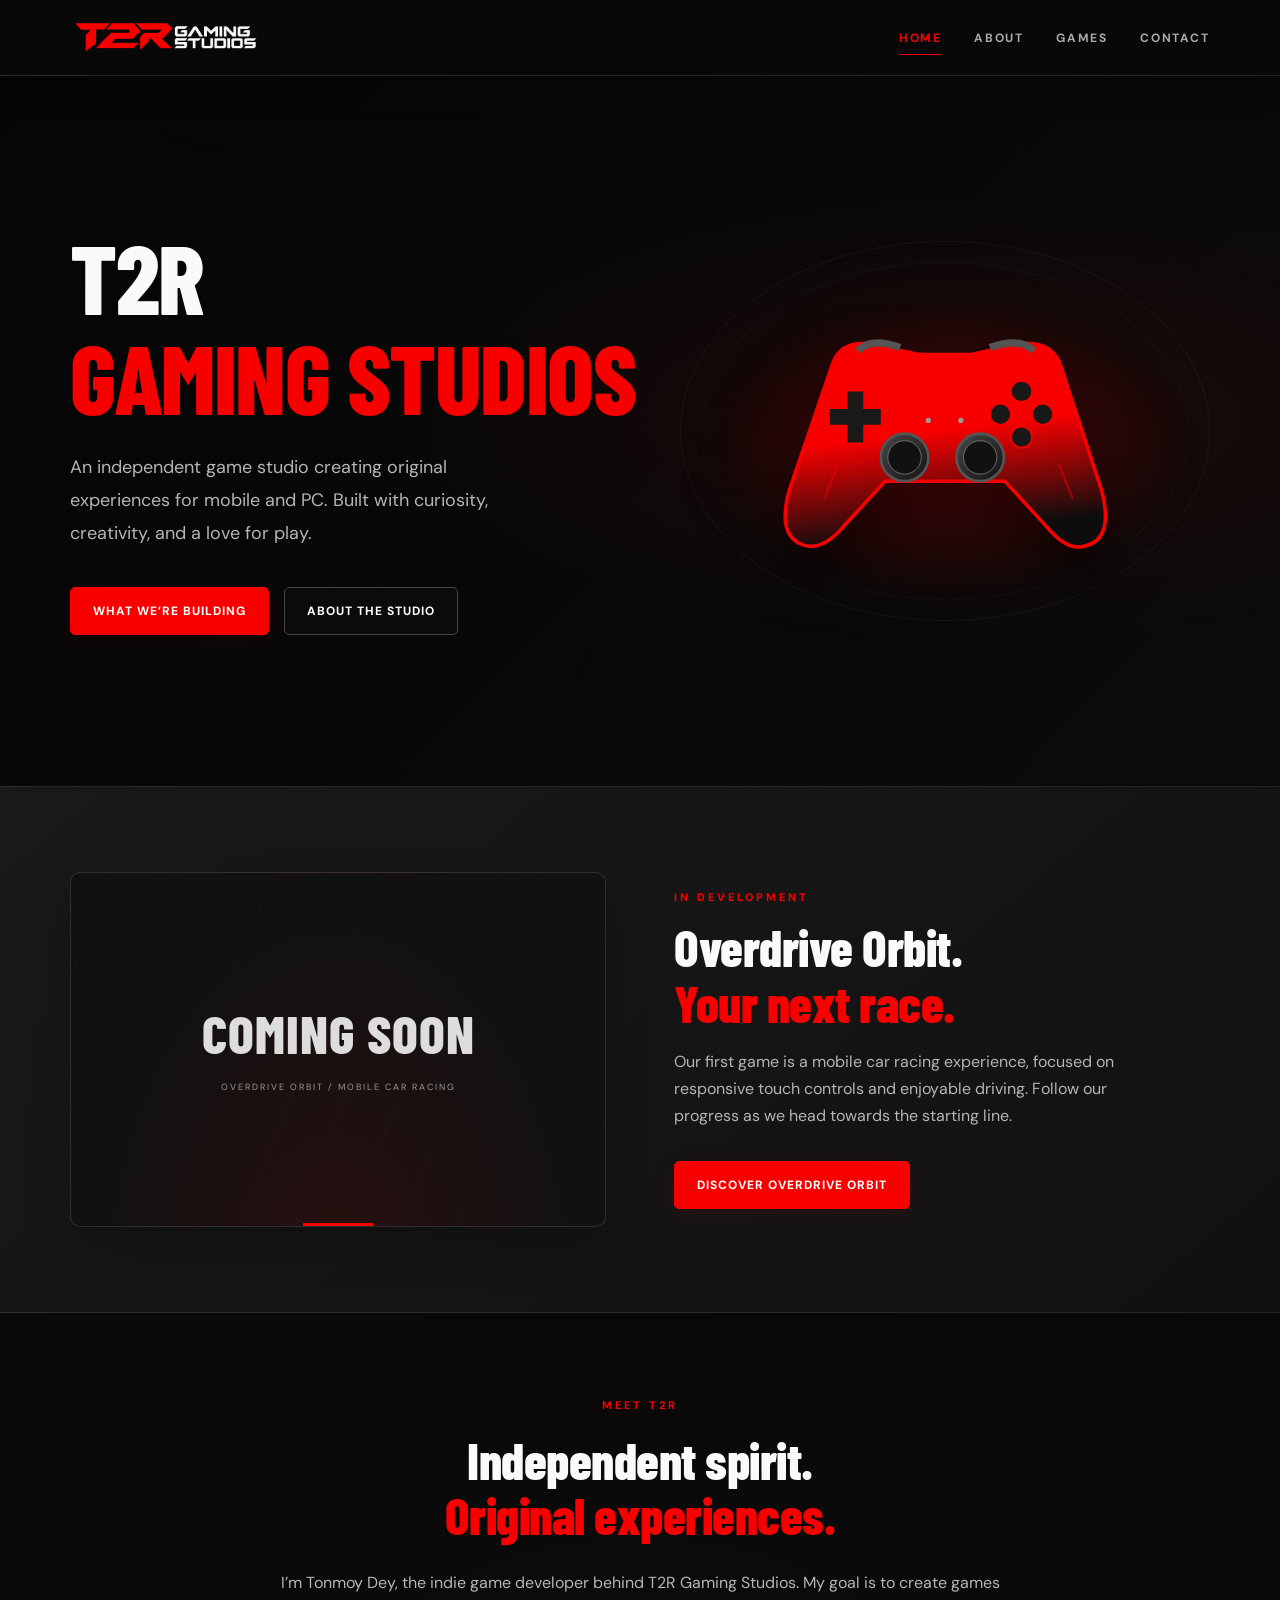
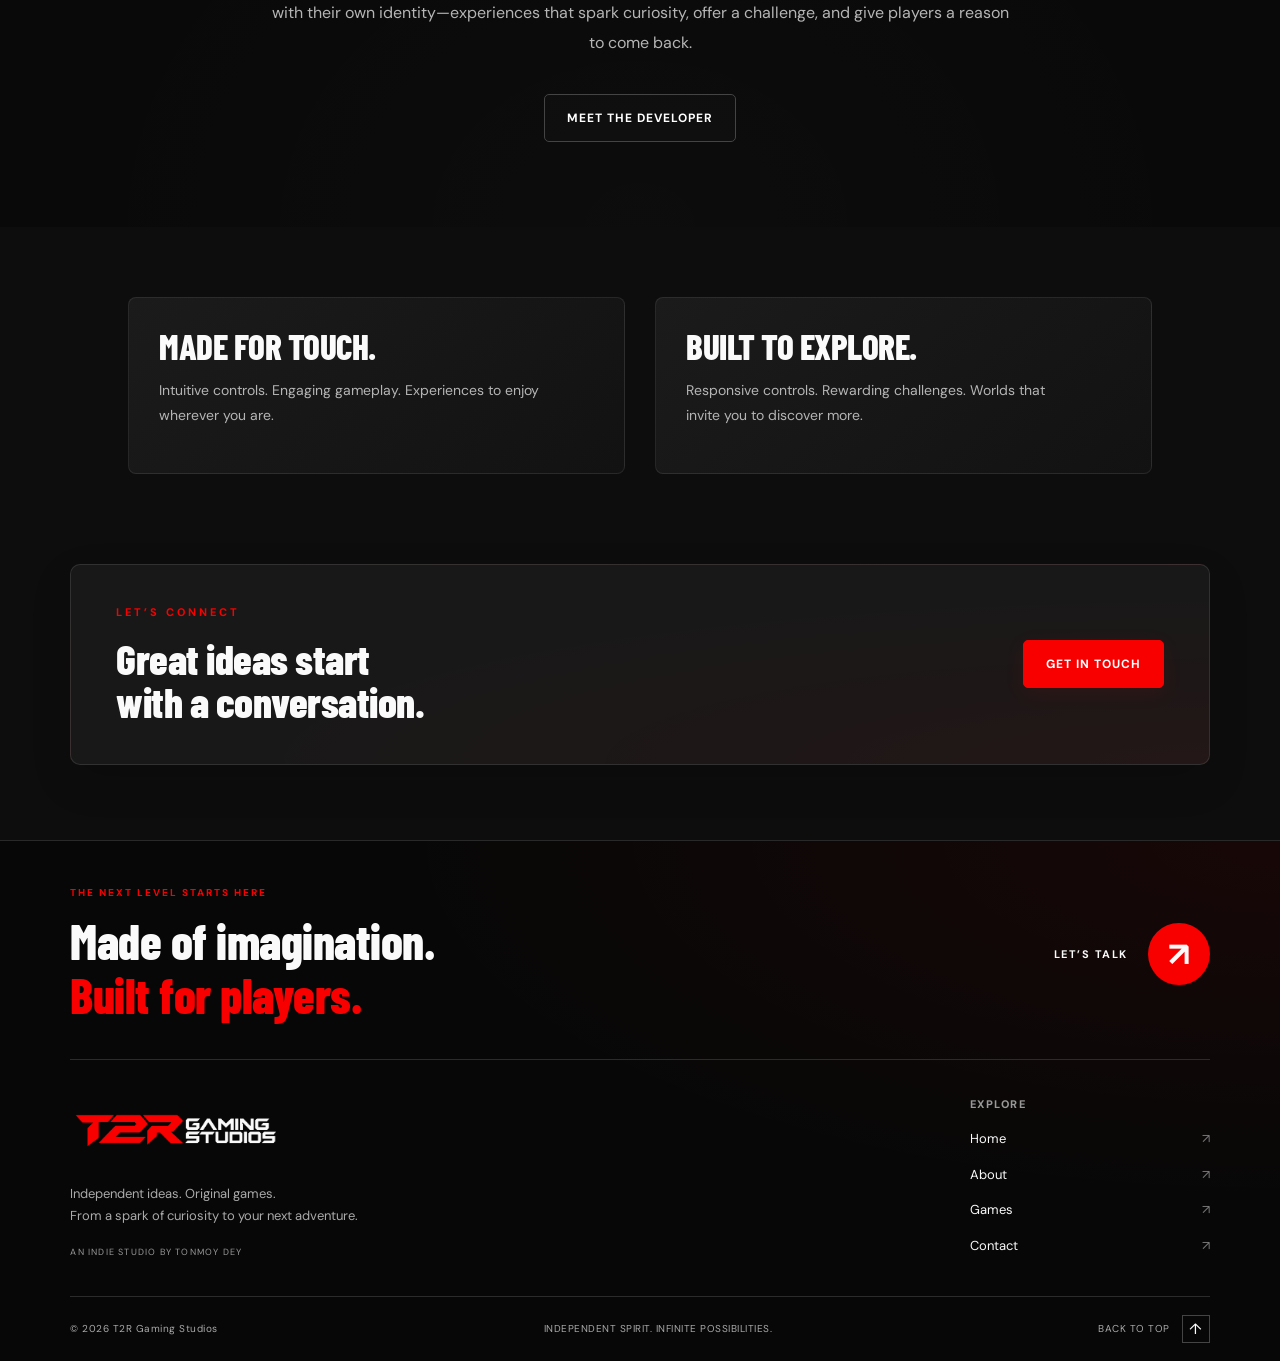
==== commit edaf17fc: "con" ====
--- a/index.html
+++ b/index.html
@@ -17,15 +17,14 @@
     <main id="main">
       <section class="hero">
         <div class="hero-copy">
-          <div class="eyebrow">Independent minds. Limitless play.</div><h1>T2R<span class="red">GAMING STUDIOS.</span></h1>
+          <h1>T2r<br><span class="red">GAMING STUDIOS</span></h1>
           <p>An independent game studio creating original experiences for mobile and PC. Built with curiosity, creativity, and a love for play.</p>
-          <div class="actions"><a class="button" href="games.html">EXPLORE OUR GAMES</a><a class="button secondary" href="about.html">ABOUT THE STUDIO</a></div><div class="hero-status">ORIGINAL GAMES FOR MOBILE &amp; PC</div>
+          <div class="actions"><a class="button" href="games.html">WHAT WE’RE BUILDING</a><a class="button secondary" href="about.html">ABOUT THE STUDIO</a></div>
         </div>
-        <div class="hero-art" aria-hidden="true"><span class="art-label right">IMAGINATION / IN PLAY</span><img class="controller" src="assets/controller.svg" alt=""><span class="art-label">DESIGNED TO PLAY. BUILT TO FEEL.</span></div>
+        <div class="hero-art" aria-hidden="true"><img class="controller" src="assets/controller.svg" alt=""></div>
       </section>
-      <div class="ticker" aria-label="Our studio philosophy"><span>INDEPENDENT SPIRIT</span><b aria-hidden="true">✳</b><span>ORIGINAL EXPERIENCES</span><b aria-hidden="true">✳</b><span>BUILT FOR PLAYERS</span></div>
       <section class="coming-section">
-        <div class="coming-art"><span>OVERDRIVE<br>ORBIT<span class="red">.</span></span><small>IN DEVELOPMENT / MOBILE CAR RACING<br>CONCEPT GRAPHIC · GAMEPLAY COMING SOON</small></div>
+        <div class="coming-art"><span>COMING SOON</span><small>OVERDRIVE ORBIT / MOBILE CAR RACING</small></div>
         <div><div class="eyebrow">IN DEVELOPMENT</div><h2>Overdrive Orbit.<br><span class="red">Your next race.</span></h2><p>Our first game is a mobile car racing experience, focused on responsive touch controls and enjoyable driving. Follow our progress as we head towards the starting line.</p><a class="button" href="games.html">Discover Overdrive Orbit</a></div>
       </section>
       <section class="studio-section">
--- a/style.css
+++ b/style.css
@@ -1,15 +1,915 @@
 @import url('https://fonts.googleapis.com/css2?family=Barlow+Condensed:wght@600;700;800;900&family=DM+Sans:wght@400;500;600;700&display=swap');
-:root{--red:#ff0000;--black:#0d0e10;--panel:#17181c;--muted:#a8a9b1;--white:#f4f2ed;--line:#ffffff18}
-*{box-sizing:border-box}html{scroll-behavior:smooth;scroll-padding-top:30px}body{margin:0;background:var(--black);color:var(--white);font-family:'DM Sans',Arial,sans-serif}a{color:inherit;text-decoration:none}button{font:inherit}a,button{-webkit-tap-highlight-color:transparent}a:focus-visible,button:focus-visible{outline:2px solid var(--red);outline-offset:6px}::selection{background:var(--red);color:white}
-header{height:104px;max-width:1440px;margin:auto;padding:0 6%;display:flex;align-items:center;justify-content:space-between;gap:32px;border-bottom:1px solid var(--line);position:relative;z-index:10}.brand img{display:block;width:180px;height:auto}nav{display:flex;gap:38px}nav a{font-size:13px;color:var(--muted);padding:16px 0;position:relative}nav a:hover,nav a[aria-current]{color:var(--white)}nav a[aria-current]:after{content:'';position:absolute;bottom:4px;left:0;width:18px;height:2px;background:var(--red)}.nav-cta{font-size:11px;letter-spacing:1.5px;font-weight:700;border:1px solid #ffffff30;padding:14px 20px}.nav-cta span{color:var(--red);margin-left:24px}.menu{display:none}
-main,footer{max-width:1440px;margin:auto}section{padding:100px 6%}h1,h2,h3{font-family:'Barlow Condensed','Arial Narrow',Impact,sans-serif;line-height:.98;margin:0;letter-spacing:-.02em}h1{font-size:clamp(64px,8vw,118px);font-weight:800}h2{font-size:clamp(42px,5vw,70px);font-weight:700}h3{font-size:34px}p{color:var(--muted);font-size:15px;line-height:1.85}strong{color:var(--white)}.red{color:var(--red)}.eyebrow{font-size:10px;line-height:1.6;letter-spacing:2.5px;font-weight:700;text-transform:uppercase;display:flex;align-items:center;gap:12px}.eyebrow:before{content:'';width:22px;height:2px;background:var(--red);flex-shrink:0}.button{display:inline-flex;align-items:center;justify-content:center;gap:24px;padding:18px 24px;border:1px solid var(--red);background:var(--red);font-size:11px;line-height:1.5;letter-spacing:1.3px;font-weight:700;text-transform:uppercase;color:#fff;transition:transform .2s,background .2s}.button:hover{transform:translateY(-3px);background:#df0000}.button.secondary{background:transparent;border-color:#ffffff35}.button.secondary:hover{background:#ffffff0c;border-color:var(--white)}.actions{display:flex;flex-wrap:wrap;gap:14px;margin-top:32px}.text-link{display:inline-block;font-size:11px;font-weight:700;letter-spacing:1.4px;padding:14px 0;border-bottom:1px solid #ffffff40}.text-link span{color:var(--red);margin-left:22px}
-.hero{min-height:700px;display:grid;grid-template-columns:1.1fr 1fr;align-items:center;position:relative;overflow:hidden;padding-top:65px;padding-bottom:65px;background:radial-gradient(ellipse at 85% 40%,#ff00000b,transparent 60%)}.hero-copy{z-index:2}.hero h1{margin:28px 0;font-size:clamp(76px,8.5vw,126px);text-transform:uppercase}.hero h1 .red{display:block;font-size:.56em;letter-spacing:-.015em}.hero p{max-width:440px}.hero-art{height:480px;position:relative;display:grid;place-items:center;background:radial-gradient(ellipse,#ff000020,transparent 65%)}.hero-art:before,.hero-art:after{content:'';position:absolute;width:370px;height:370px;border:1px solid #ff000040;border-radius:50%;transform:rotate(-24deg) scaleY(.8)}.hero-art:after{width:460px;height:460px;border-color:#ffffff0e;transform:rotate(24deg) scaleX(.8)}.controller{width:125%;max-width:650px;position:relative;z-index:1;transform:rotate(-15deg);filter:drop-shadow(0 30px 25px #0009);animation:float 7s ease-in-out infinite}.art-label{position:absolute;bottom:12px;left:15px;font-size:9px;letter-spacing:2px;color:var(--muted)}.art-label.right{top:25px;right:0;left:auto;bottom:auto}.hero-status{display:flex;align-items:center;gap:10px;font-size:10px;letter-spacing:2px;color:var(--muted);margin-top:40px}.hero-status:before{content:'';width:6px;height:6px;background:var(--red);border-radius:50%;box-shadow:0 0 14px #ff000080}.ticker{display:flex;justify-content:space-between;gap:35px;padding:23px 6%;border-block:1px solid var(--line);background:#141519;overflow:hidden;white-space:nowrap;font-size:12px;font-weight:600;letter-spacing:2px}.ticker b{color:var(--red)}
-.coming-section{display:grid;grid-template-columns:1.1fr 1fr;gap:7%;align-items:center}.coming-section h2{margin:20px 0}.coming-art{min-height:440px;background:radial-gradient(ellipse at 50% 90%,#ff000035,transparent 60%),repeating-linear-gradient(0deg,transparent 0 49px,#ffffff06 50px),#16171b;border:1px solid #ffffff12;position:relative;overflow:hidden;display:flex;flex-direction:column;justify-content:space-between;padding:34px;isolation:isolate}.coming-art:before{content:'';position:absolute;width:390px;height:560px;border:2px solid #ff000070;border-radius:48%;left:50%;top:30%;transform:translateX(-50%) rotate(-32deg);box-shadow:0 0 0 24px #ff000007,0 0 0 25px #ff000020,0 0 0 65px #ff000003,0 0 0 66px #ffffff0b;z-index:-1}.coming-art:after{content:'01';position:absolute;right:15px;top:52px;font-family:'Barlow Condensed',Impact,sans-serif;font-size:220px;font-weight:800;color:#ffffff06;z-index:-1}.coming-art>span{font-family:'Barlow Condensed',Impact,sans-serif;font-size:clamp(50px,5vw,78px);font-weight:800;line-height:.95;text-transform:uppercase;max-width:300px}.coming-art small{font-size:9px;letter-spacing:2px;line-height:1.8;color:#c4c4cc}.studio-section{border-top:1px solid var(--line);background:linear-gradient(110deg,#191a1f,#101114);position:relative}.studio-section h2{margin:24px 0}.studio-section p{max-width:650px}.studio-section .button{margin-top:20px}.platform-section{display:grid;grid-template-columns:1fr 1fr;gap:60px;padding-top:60px;padding-bottom:60px;border-bottom:1px solid var(--line)}.platform-section article{padding-left:25px;border-left:2px solid var(--red)}.platform-section p{max-width:400px}.cta{margin:60px 6%;padding:44px;display:flex;gap:35px;align-items:center;justify-content:space-between;border:1px solid #ff000040;background:linear-gradient(120deg,#ff000012,transparent)}.cta h2{font-size:48px;margin-top:18px}
-.page-hero{padding-bottom:60px;background:radial-gradient(ellipse at right top,#ff000010,transparent 60%);border-bottom:1px solid var(--line)}.page-hero h1{margin-top:24px}.page-hero p{max-width:580px}.game-facts{display:grid;grid-template-columns:repeat(3,1fr);gap:15px;border-top:1px solid var(--line);padding-top:24px;margin-top:32px}.game-facts dt{color:var(--muted);font-size:10px;letter-spacing:1px;text-transform:uppercase;margin-bottom:10px}.game-facts dd{margin:0;font-size:12px}.about-intro{display:grid;grid-template-columns:1.25fr 1fr;align-items:center;gap:6%;overflow:hidden}.about-intro h1{margin:25px 0;font-size:clamp(64px,7vw,100px)}.about-intro p{max-width:430px}.about-emblem{position:relative;min-height:380px;display:grid;place-items:center;background:radial-gradient(ellipse,#ff000015,transparent 65%)}.about-emblem img{width:65%;position:relative}.emblem-ring{position:absolute;width:330px;height:330px;border:1px solid #ff000040;border-radius:50%;box-shadow:0 0 0 30px #ffffff03,0 0 0 31px #ffffff08}.emblem-label{position:absolute;bottom:0;font-size:9px;letter-spacing:2px;color:var(--muted)}.developer-section{display:grid;grid-template-columns:.8fr 1.2fr;gap:8%;border-top:1px solid var(--line)}.developer-card{padding:36px;background:linear-gradient(150deg,#24252b,#131417);border:1px solid #ffffff18;display:flex;flex-direction:column;justify-content:space-between;min-height:480px}.developer-monogram{font-family:'Barlow Condensed',Impact,sans-serif;font-weight:800;font-size:140px;letter-spacing:-10px;line-height:1.3}.developer-monogram span{color:var(--red);font-size:80px}.developer-card h2{font-size:44px}.developer-card-line{display:flex;justify-content:space-between;border-top:1px solid var(--line);padding-top:20px;font-size:9px;letter-spacing:2px;color:var(--muted)}.developer-story h2{font-size:clamp(38px,4vw,58px);margin:24px 0}.developer-story blockquote{margin:30px 0 0;border-left:2px solid var(--red);padding:8px 0 8px 24px;font-size:17px;line-height:1.7;color:#d1d0d6}.about-platforms{background:#131418;border-block:1px solid var(--line)}.section-head{display:flex;justify-content:space-between;align-items:end;gap:30px;margin-bottom:35px}.section-head h2{margin-top:20px}.about-platform-grid{display:grid;grid-template-columns:1fr 1fr;gap:24px}.about-platform-card{border:1px solid var(--line);padding:36px;background:#191a1f}.platform-card-top svg{width:54px;height:54px;stroke:var(--red);stroke-width:1.5;margin-bottom:35px}.platform-card-caption{display:block;font-size:9px;letter-spacing:2px;margin-top:28px;color:var(--muted)}.about-journey{display:grid;grid-template-columns:1fr .8fr;gap:10%;align-items:center}.about-journey h2{margin:24px 0}.journey-game{min-height:330px;padding:30px;border:1px solid #ff000040;background:radial-gradient(ellipse at right bottom,#ff000025,transparent 70%),#17181c;display:flex;flex-direction:column;justify-content:space-between;gap:30px;transition:transform .2s}.journey-game:hover{transform:translateY(-5px)}.badge{border:1px solid #ffffff30;padding:8px 10px;font-size:9px;letter-spacing:2px;align-self:start}.journey-game-title{font-family:'Barlow Condensed',Impact,sans-serif;font-weight:800;font-size:60px;line-height:.95}.journey-game-title .red{float:right}.journey-game>span:last-child{font-size:9px;letter-spacing:1.5px}
-.contact-grid{display:grid;grid-template-columns:1fr 1fr;gap:8%}.contact-grid h2{font-size:clamp(42px,4.6vw,66px)}.contact-note{margin-top:30px;border-top:1px solid var(--line);padding-top:24px}.contact-note strong{font-size:10px;letter-spacing:1.5px}.contact-note p{margin-bottom:0}.contact-direct{display:flex;flex-direction:column;gap:20px}.contact-direct-card{padding:32px;background:linear-gradient(130deg,#202127,#15161a);border:1px solid var(--line);display:flex;flex-direction:column;gap:28px;transition:border-color .2s,transform .2s;min-width:0}.contact-direct-card:hover{border-color:var(--red);transform:translateY(-3px)}.contact-direct-card strong{font-size:clamp(15px,1.8vw,24px);overflow-wrap:anywhere}.contact-direct-action{font-size:11px;color:var(--muted)}
-footer{padding:65px 6% 24px;border-top:1px solid var(--line);background:#101114}.footer-invitation{display:flex;justify-content:space-between;align-items:center;gap:35px;padding-bottom:55px;border-bottom:1px solid var(--line)}.footer-invitation h2{margin-top:20px;font-size:clamp(40px,4.5vw,64px)}.footer-contact{display:flex;align-items:center;gap:40px;font-size:10px;letter-spacing:2px}.footer-contact:hover .footer-columns{display:grid;grid-template-columns:1fr 260px;gap:50px;padding:50px 0}.footer-studio p{font-size:12px}.footer-signature{font-size:9px;letter-spacing:1.5px;color:#777983}.footer-explore h3{font-family:inherit;font-size:10px;text-transform:uppercase;letter-spacing:2px;color:var(--muted)}.footer-explore ul{list-style:none;padding:0;margin:20px 0 0;display:grid;grid-template-columns:1fr 1fr;gap:18px}.footer-explore a{font-size:12px;display:flex;justify-content:space-between;gap:20px}.footer-explore a span{color:var(--red)}.footer-bottom{display:flex;justify-content:space-between;gap:20px;padding-top:24px;border-top:1px solid var(--line);font-size:9px;line-height:1.8;color:#8d8f99;letter-spacing:.7px}.footer-back span{color:var(--red);margin-left:12px}.skip{position:absolute;left:20px;top:-100px;z-index:50;padding:15px;background:var(--red)}.skip:focus{top:15px}
-@keyframes float{0%,100%{transform:translateY(0) rotate(-15deg)}50%{transform:translateY(-14px) rotate(-12deg)}}
-@media(min-width:1600px){body{background:#090a0c}header,main,footer{background-color:var(--black)}}
-@media(max-width:1000px){.hero{min-height:620px;grid-template-columns:1.15fr 1fr}.hero-art{height:380px}.hero-art:before{width:270px;height:270px}.hero-art:after{width:340px;height:340px}.actions{gap:12px}.button{font-size:10px;padding:16px 18px}.coming-section{gap:5%}.coming-art{min-height:380px}.contact-grid{gap:5%}.about-emblem{min-height:300px}.emblem-ring{width:240px;height:240px}.developer-section{gap:5%}}
-@media(max-width:700px){header{height:82px;padding-inline:6%;gap:20px}.brand img{width:150px}.nav-cta{display:none}.menu{display:block;background:none;color:var(--white);border:1px solid #ffffff25;font-size:21px;width:42px;height:40px;cursor:pointer}nav{display:none;position:absolute;left:0;right:0;top:81px;background:#17181c;padding:20px 6%;border-bottom:1px solid var(--line);box-shadow:0 15px 25px #0006}nav.open{display:flex;flex-direction:column;gap:5px}nav a{padding:14px 0}section{padding:64px 6%}.hero{grid-template-columns:1fr;padding-top:48px;padding-bottom:20px;min-height:0}.hero h1{font-size:90px;margin:25px 0}.hero p{font-size:14px}.hero-art{height:300px;margin-top:15px}.controller{width:105%;max-width:440px}.hero-art:before{width:260px;height:260px}.hero-art:after{width:315px;height:315px}.hero-status{margin-top:28px}.art-label{bottom:0}.art-label.right{top:15px}.ticker{font-size:9px;gap:28px;padding-block:20px}.coming-section,.about-intro,.developer-section,.about-journey,.contact-grid{grid-template-columns:1fr;gap:38px}.coming-art{min-height:360px}.coming-art>span{font-size:64px}.coming-section h2{font-size:52px}.platform-section{grid-template-columns:1fr;gap:30px;padding-block:45px}.cta{padding:28px;flex-direction:column;align-items:start;margin:40px 6%}.cta h2{font-size:42px}.page-hero h1{font-size:64px}.about-intro h1{font-size:72px}.about-emblem{min-height:300px}.about-platform-grid{grid-template-columns:1fr}.section-head{align-items:start;flex-direction:column;gap:10px}.section-head>p{margin:0}.developer-card{min-height:440px}.developer-story h2{font-size:43px}.about-journey h2{font-size:50px}.footer-invitation{align-items:start;flex-direction:column;padding-bottom:35px}.footer-contact{gap:25px}.footer-columns{grid-template-columns:1fr;gap:35px;padding:35px 0}.footer-explore{max-width:300px}.footer-bottom{flex-wrap:wrap;font-size:8px}.footer-bottom>span:nth-child(2){display:none}.game-facts{gap:10px}.game-facts dd{font-size:11px}.contact-direct-card{padding:26px}.contact-direct-card strong{font-size:clamp(15px,4.4vw,24px)}}
-@media(prefers-reduced-motion:reduce){html{scroll-behavior:auto}*,*:before,*:after{animation:none!important;transition:none!important}}
+
+:root {
+    --red: #f90000;
+    --black: #101010;
+    --panel: #191919;
+    --gray: #292929;
+    --muted: #aaa;
+    --white: #fafafa
+}
+
+* {
+    box-sizing: border-box
+}
+
+html {
+    scroll-behavior: smooth
+}
+
+body {
+    margin: 0;
+    background: var(--black);
+    color: var(--white);
+    font-family: 'DM Sans', Arial, sans-serif
+}
+
+a {
+    color: inherit;
+    text-decoration: none
+}
+
+button,
+input,
+select,
+textarea {
+    font: inherit
+}
+
+button,
+a,
+input,
+select,
+textarea {
+    -webkit-tap-highlight-color: transparent
+}
+
+a:focus-visible,
+button:focus-visible {
+    outline: 2px solid var(--red);
+    outline-offset: 6px
+}
+
+header {
+    height: 104px;
+    display: flex;
+    align-items: center;
+    justify-content: space-between;
+    margin: 0 6%;
+    border-bottom: 1px solid #ffffff20;
+    gap: 35px
+}
+
+.brand img {
+    width: 205px;
+    height: auto;
+    display: block
+}
+
+nav {
+    display: flex;
+    gap: 38px
+}
+
+nav a {
+    font-size: 13px;
+    color: #aaa;
+    padding: 40px 0;
+    position: relative
+}
+
+nav a:hover,
+nav a[aria-current] {
+    color: white
+}
+
+nav a[aria-current]:after {
+    content: '';
+    position: absolute;
+    bottom: 24px;
+    width: 5px;
+    height: 5px;
+    background: var(--red);
+    left: 50%
+}
+
+.nav-cta {
+    font-size: 11px;
+    letter-spacing: 1.5px;
+    font-weight: 700
+}
+
+.nav-cta span {
+    color: var(--red);
+    margin-left: 25px
+}
+
+.menu {
+    display: none
+}
+
+.eyebrow {
+    font-size: 11px;
+    font-weight: 700;
+    letter-spacing: 3px;
+    text-transform: none;
+    display: flex;
+    align-items: center;
+    gap: 12px
+}
+
+.eyebrow:before {
+    content: '';
+    width: 22px;
+    height: 2px;
+    background: var(--red)
+}
+
+h1,
+h2,
+h3,
+.display {
+    font-family: 'Barlow Condensed', 'Arial Narrow', Impact, sans-serif;
+    text-transform: none;
+    line-height: .95;
+    margin: 0;
+    letter-spacing: -1px
+}
+
+h1 {
+    font-size: clamp(68px, 8vw, 124px);
+    font-weight: 800
+}
+
+h2 {
+    font-size: clamp(44px, 5vw, 72px);
+    font-weight: 700
+}
+
+h3 {
+    font-size: 36px
+}
+
+p {
+    color: var(--muted);
+    line-height: 1.8;
+    font-size: 14px
+}
+
+section {
+    padding: 90px 6%
+}
+
+.hero {
+    min-height: 680px;
+    position: relative;
+    display: grid;
+    grid-template-columns: 1.1fr 1fr;
+    align-items: center;
+    overflow: hidden;
+    padding-top: 65px;
+    padding-bottom: 65px
+}
+
+.hero-copy {
+    z-index: 2
+}
+
+.hero h1 {
+    margin: 28px 0
+}
+
+.red {
+    color: var(--red)
+}
+
+.hero p {
+    max-width: 395px
+}
+
+.actions {
+    display: flex;
+    gap: 28px;
+    align-items: center;
+    margin-top: 32px
+}
+
+.button {
+    display: inline-flex;
+    justify-content: space-between;
+    align-items: center;
+    gap: 40px;
+    background: var(--red);
+    padding: 18px 24px;
+    border: 1px solid var(--red);
+    color: white;
+    font-size: 11px;
+    font-weight: 700;
+    letter-spacing: 1.5px;
+    text-transform: none;
+    cursor: pointer;
+    transition: background .2s, transform .2s
+}
+
+.button:hover {
+    background: #f90000;
+    transform: translateY(-2px)
+}
+
+.text-link {
+    font-size: 11px;
+    letter-spacing: 1px;
+    font-weight: 700
+}
+
+.text-link span {
+    margin-left: 20px;
+    color: var(--red)
+}
+
+.hero-art {
+    position: relative;
+    height: 500px;
+    perspective: 700px;
+    display: grid;
+    place-items: center;
+    background: radial-gradient(ellipse at center, #f9000025, transparent 65%)
+}
+
+.orb {
+    width: 330px;
+    height: 330px;
+    position: relative;
+    transform: rotate(-25deg);
+    border: 1px solid #f9000055;
+    border-radius: 50%;
+    box-shadow: 0 0 90px #f9000012, inset 0 0 90px #f9000010
+}
+
+.orb:before,
+.orb:after {
+    content: '';
+    position: absolute;
+    inset: 30px;
+    border: 2px solid #f90000;
+    border-radius: 50%;
+    transform: rotateY(60deg) rotateX(20deg);
+    box-shadow: 0 0 25px #f9000044
+}
+
+.orb:after {
+    inset: -25px;
+    transform: rotateY(-55deg) rotateX(30deg);
+    border-color: #777
+}
+
+.artifact {
+    position: absolute;
+    width: 190px;
+    height: 230px;
+    clip-path: polygon(50% 0, 100% 25%, 85% 78%, 50% 100%, 15% 78%, 0 25%);
+    background: conic-gradient(from 50deg at 50% 35%, #f90000, #f90000, #f90000, #151515, #f90000);
+    filter: drop-shadow(0 20px 20px #000);
+    transform: rotate(13deg)
+}
+
+.art-label {
+    position: absolute;
+    bottom: 20px;
+    left: 15px;
+    font-size: 9px;
+    letter-spacing: 2px;
+    color: #777
+}
+
+.art-label.right {
+    left: auto;
+    right: 0;
+    top: 30px;
+    bottom: auto
+}
+
+.cross {
+    position: absolute;
+    top: 45px;
+    left: 35px;
+    color: var(--red);
+    font-size: 25px
+}
+
+.hero-index {
+    position: absolute;
+    bottom: 18px;
+    font-size: 10px;
+    letter-spacing: 2px;
+    color: #888
+}
+
+.ticker {
+    display: flex;
+    justify-content: space-around;
+    gap: 20px;
+    overflow: hidden;
+    border-top: 1px solid #333;
+    border-bottom: 1px solid #333;
+    padding: 23px 4%;
+    font-family: 'Barlow Condensed', Impact, sans-serif;
+    font-size: 23px;
+    letter-spacing: 2px;
+    white-space: nowrap
+}
+
+.ticker b {
+    color: var(--red)
+}
+
+.section-head {
+    display: flex;
+    align-items: end;
+    justify-content: space-between;
+    gap: 25px;
+    margin-bottom: 38px
+}
+
+.section-head h2 {
+    margin-top: 18px
+}
+
+.project {
+    position: relative;
+    min-height: 390px;
+    background: #202020;
+    overflow: hidden;
+    border: 1px solid #ffffff12
+}
+
+.project-art {
+    height: 300px;
+    position: relative;
+    background: radial-gradient(ellipse at 50% 70%, #f90000 0, transparent 55%), linear-gradient(140deg, #0c0c0c, #272127);
+    overflow: hidden
+}
+
+.project-art:before {
+    content: '';
+    position: absolute;
+    width: 180px;
+    height: 260px;
+    left: calc(50% - 90px);
+    top: 35px;
+    background: linear-gradient(130deg, #f90000, #20191f 40%, #08080a 60%, #f90000);
+    clip-path: polygon(45% 0, 58% 0, 64% 17%, 77% 24%, 72% 53%, 100% 100%, 0 100%, 28% 53%, 23% 24%, 38% 17%);
+    filter: drop-shadow(0 0 30px #f90000)
+}
+
+.project-art:after {
+    content: '';
+    position: absolute;
+    width: 330px;
+    height: 330px;
+    left: calc(50% - 165px);
+    top: 70px;
+    border: 1px solid #f9000077;
+    border-radius: 50%;
+    box-shadow: 0 0 50px #f9000022
+}
+
+.project-meta {
+    padding: 28px 32px;
+    display: flex;
+    align-items: center;
+    justify-content: space-between
+}
+
+.project-meta p {
+    margin: 8px 0 0;
+    font-size: 12px
+}
+
+.badge {
+    display: inline-block;
+    font-size: 9px;
+    letter-spacing: 2px;
+    border: 1px solid #ffffff40;
+    padding: 8px 11px;
+    text-transform: none
+}
+
+.art-badge {
+    position: absolute;
+    top: 23px;
+    left: 25px;
+    z-index: 1
+}
+
+.project-grid {
+    display: grid;
+    grid-template-columns: 1.4fr 1fr;
+    gap: 25px
+}
+
+.project.aside {
+    padding: 40px;
+    display: flex;
+    flex-direction: column;
+    justify-content: space-between;
+    background: var(--red)
+}
+
+.project.aside p {
+    color: #ffdae1
+}
+
+.project.aside h3 {
+    font-size: 55px
+}
+
+.giant-arrow {
+    font-size: 80px;
+    line-height: 1
+}
+
+.split {
+    display: grid;
+    grid-template-columns: 1fr 1fr;
+    gap: 10%;
+    border-top: 1px solid #333
+}
+
+.split h2 {
+    margin-top: 20px
+}
+
+.split p {
+    margin-top: 0
+}
+
+.principles {
+    display: grid;
+    grid-template-columns: repeat(3, 1fr);
+    gap: 38px;
+    margin-top: 55px
+}
+
+.principle {
+    border-top: 1px solid #444;
+    padding-top: 23px
+}
+
+.number {
+    color: var(--red);
+    font-size: 11px;
+    letter-spacing: 2px;
+    display: block;
+    margin-bottom: 35px
+}
+
+.principle h3 {
+    font-size: 30px
+}
+
+.cta {
+    margin: 0 6% 80px;
+    padding: 45px;
+    background: var(--panel);
+    display: flex;
+    justify-content: space-between;
+    align-items: center;
+    gap: 25px
+}
+
+.cta h2 {
+    font-size: 48px
+}
+
+.footer-top {
+    display: flex;
+    justify-content: space-between;
+    align-items: center;
+    gap: 25px;
+    padding: 45px 0
+}
+
+.footer-top>a:last-child {
+    font-size: 12px
+}
+
+footer {
+    margin: 0 6%;
+    border-top: 1px solid #333
+}
+
+.footer-bottom {
+    display: flex;
+    justify-content: space-between;
+    gap: 20px;
+    padding: 23px 0;
+    border-top: 1px solid #333;
+    color: #777;
+    font-size: 9px;
+    letter-spacing: 1px
+}
+
+.page-hero {
+    padding: 80px 6% 65px;
+    border-bottom: 1px solid #333
+}
+
+.page-hero h1 {
+    margin: 25px 0
+}
+
+.page-hero p {
+    max-width: 550px
+}
+
+.statement {
+    font-size: clamp(32px, 4vw, 54px);
+    line-height: 1.2
+}
+
+.filters {
+    display: flex;
+    gap: 10px;
+    margin-bottom: 30px;
+    flex-wrap: wrap
+}
+
+.filters button {
+    background: transparent;
+    border: 1px solid #444;
+    color: #aaa;
+    padding: 12px 20px;
+    cursor: pointer;
+    font-size: 11px
+}
+
+.filters button[aria-pressed=true] {
+    background: var(--red);
+    border-color: var(--red);
+    color: white
+}
+
+[hidden] {
+    display: none !important
+}
+
+.empty-project {
+    padding: 65px 35px;
+    min-height: 390px;
+    display: flex;
+    flex-direction: column;
+    justify-content: center;
+    border: 1px dashed #444
+}
+
+.empty-project h3 {
+    margin: 24px 0
+}
+
+.contact-grid {
+    display: grid;
+    grid-template-columns: .8fr 1.2fr;
+    gap: 10%
+}
+
+.contact-grid h2 {
+    font-size: 48px
+}
+
+.contact-note {
+    border-top: 1px solid #333;
+    margin-top: 35px;
+    padding-top: 25px
+}
+
+.contact-note strong {
+    font-size: 12px
+}
+
+form {
+    display: grid;
+    grid-template-columns: 1fr 1fr;
+    gap: 25px
+}
+
+label {
+    font-size: 10px;
+    letter-spacing: 1.5px;
+    text-transform: none;
+    display: flex;
+    flex-direction: column;
+    gap: 12px
+}
+
+input,
+select,
+textarea {
+    width: 100%;
+    border: 1px solid #444;
+    background: #191919;
+    color: white;
+    border-radius: 0;
+    padding: 15px;
+    font-size: 14px;
+    outline: none
+}
+
+input:focus,
+select:focus,
+textarea:focus {
+    border-color: var(--red)
+}
+
+textarea {
+    min-height: 150px;
+    resize: vertical
+}
+
+.full {
+    grid-column: 1/-1
+}
+
+.form-status {
+    margin: 0;
+    font-size: 12px
+}
+
+form .button {
+    justify-self: start
+}
+
+.form-note {
+    font-size: 11px;
+    margin: 0
+}
+
+.skip {
+    position: fixed;
+    top: -100px;
+    background: var(--red);
+    padding: 15px;
+    z-index: 10
+}
+
+.skip:focus {
+    top: 0
+}
+
+@media(min-width:1500px) {
+    body {
+        max-width: 1700px;
+        margin: auto
+    }
+}
+
+@media(max-width:800px) {
+    header {
+        height: 85px;
+        margin: 0 5%;
+        gap: 15px
+    }
+
+    .brand img {
+        width: 160px
+    }
+
+    .nav-cta {
+        display: none
+    }
+
+    .menu {
+        display: block;
+        background: none;
+        border: 1px solid #444;
+        color: white;
+        font-size: 22px;
+        padding: 4px 10px
+    }
+
+    nav {
+        display: none;
+        position: absolute;
+        top: 85px;
+        left: 0;
+        right: 0;
+        background: #191919;
+        z-index: 10;
+        padding: 20px 6%;
+        gap: 25px
+    }
+
+    nav.open {
+        display: flex
+    }
+
+    nav a {
+        padding: 15px 0
+    }
+
+    nav a[aria-current]:after {
+        bottom: 2px
+    }
+
+    .hero {
+        grid-template-columns: 1fr;
+        padding: 55px 6% 40px;
+        min-height: 0
+    }
+
+    .hero h1 {
+        font-size: 80px
+    }
+
+    .hero-art {
+        height: 340px;
+        grid-row: 2
+    }
+
+    .orb {
+        width: 240px;
+        height: 240px
+    }
+
+    .artifact {
+        width: 150px;
+        height: 180px
+    }
+
+    .hero-index {
+        display: none
+    }
+
+    .art-label {
+        font-size: 8px
+    }
+
+    .project-grid,
+    .split,
+    .contact-grid {
+        grid-template-columns: 1fr;
+        gap: 30px
+    }
+
+    section {
+        padding: 60px 6%
+    }
+
+    .principles {
+        grid-template-columns: 1fr;
+        gap: 20px
+    }
+
+    .number {
+        margin-bottom: 20px
+    }
+
+    .cta {
+        padding: 30px;
+        flex-direction: column;
+        align-items: start
+    }
+
+    .footer-top {
+        flex-wrap: wrap
+    }
+
+    .footer-bottom {
+        flex-wrap: wrap;
+        line-height: 1.8
+    }
+
+    .footer-bottom span:nth-child(2) {
+        display: none
+    }
+
+    .page-hero {
+        padding-top: 55px
+    }
+
+    .page-hero h1 {
+        font-size: 70px
+    }
+
+    .section-head {
+        align-items: start;
+        flex-direction: column
+    }
+
+    .ticker {
+        justify-content: start;
+        font-size: 20px
+    }
+
+    .project.aside {
+        min-height: 300px
+    }
+
+    .contact-grid {
+        gap: 40px
+    }
+}
+
+@media(prefers-reduced-motion:reduce) {
+    html {
+        scroll-behavior: auto
+    }
+
+    * {
+        transition: none !important
+    }
+}
+/* Reference-inspired studio theme, using the T2R palette. */
+body{background:#101010;padding-top:76px}header{position:fixed;z-index:50;top:0;left:0;right:0;margin:0;height:76px;padding:0 max(5.5%,calc((100vw - 1400px)/2));background:#080808f2;border-bottom:1px solid #262626;backdrop-filter:blur(12px)}header .brand img{width:190px}nav{margin-left:auto;gap:33px}nav a{text-transform: none;font-weight:700;font-size:12px;letter-spacing:1.6px;padding:28px 0}nav a[aria-current]{color:var(--red)}nav a[aria-current]:after{height:1px;width:100%;left:0;bottom:19px}.nav-cta{display:none}h1,h2,h3{letter-spacing:-.5px;font-weight:800;line-height:1.04}h1{font-size:clamp(68px,7.6vw,110px)}h2{font-size:clamp(38px,4vw,58px)}h3{font-size:34px}p{font-size:16px;line-height:1.7;color:#b3b3b3}.hero{min-height:690px;padding:90px 5.5%;grid-template-columns:1.15fr 1fr;background:radial-gradient(ellipse at 61% 35%,#f900000e,transparent 47%),#030303}.hero:before{content:'';position:absolute;inset:0;background:repeating-conic-gradient(from 20deg at 57% 30%,transparent 0 13deg,#f9000008 13.1deg 13.3deg,transparent 13.4deg 28deg);mask-image:radial-gradient(ellipse at 57% 30%,black,transparent 65%);pointer-events:none}.hero h1{margin:0 0 25px}.hero-copy>p{max-width:455px;font-size:18px}.hero-art{height:380px;background:none}.controller{width:100%;max-width:490px;filter:drop-shadow(0 30px 25px #000);animation:float-controller 6s ease-in-out infinite}.actions{gap:15px;margin-top:36px;flex-wrap:wrap}.button{border-radius:4px;padding:15px 22px;letter-spacing:1px;font-size:12px;gap:20px;min-height:47px}.button.secondary{background:transparent;border-color:#444}.button.secondary:hover{background:#222;border-color:#777}.eyebrow{color:var(--red);font-size:11px;letter-spacing:3px}.eyebrow:before{display:none}.coming-section{display:grid;grid-template-columns:1fr 1fr;gap:5%;align-items:center;padding:95px 5.5%;background:#151515}.coming-section h2{margin:15px 0 18px;text-transform:none}.coming-section p{max-width:490px}.coming-section .button{margin-top:15px}.coming-art{min-height:340px;display:flex;flex-direction:column;justify-content:center;align-items:center;gap:18px;background:radial-gradient(ellipse at center,#282828,#1b1b1b);border:1px dashed #444;border-radius:6px}.coming-art span{font-family:'Barlow Condensed',Impact,sans-serif;font-size:48px;font-weight:800;color:#ddd}.coming-art small{font-size:9px;letter-spacing:2px;color:#777}.studio-section{padding:95px 15%;text-align:center;background:#0a0a0a}.studio-section .eyebrow{justify-content:center}.studio-section h2{margin:20px 0}.studio-section p{max-width:740px;margin:25px auto}.studio-section .button{margin-top:10px}.platform-section{display:grid;grid-template-columns:1fr 1fr;gap:7%;padding:70px 10%}.platform-section article{border-top:1px solid #444;padding-top:25px}.platform-section .number{margin-bottom:20px}.platform-section p{max-width:390px}.cta{background:#191919;border:1px solid #292929;border-radius:6px;margin:20px 5.5% 75px;padding:45px}.cta h2{font-size:42px;margin-top:18px;text-transform:none}.page-hero{background:radial-gradient(ellipse at 80% 20%,#f900000d,transparent 65%),#050505;padding:80px 5.5% 70px}.page-hero h1{font-size:clamp(60px,6.6vw,96px)}.page-hero p{max-width:650px}.split{border-top:none}.split h2{font-size:clamp(38px,4vw,58px)}.principle p{font-size:15px}.project,.empty-project{border-radius:6px}.project-art{background:radial-gradient(ellipse,#292929,#1b1b1b);display:grid;place-items:center;border-bottom:1px dashed #444}.project-art:before{content:'COMING SOON';position:static;clip-path:none;filter:none;width:auto;height:auto;background:none;font-family:'Barlow Condensed',Impact,sans-serif;font-weight:800;font-size:45px;color:#ddd}.project-art:after{display:none}.art-badge{background:#171717;color:#aaa}.filters button{border-radius:4px}.contact-grid h2{text-transform:none}.contact-note{border-color:#333}input,select,textarea{border-radius:4px}footer{margin:0;padding:0 5.5%;background:#080808}.footer-top p{font-size:13px}.footer-top .brand img{width:190px}.footer-bottom{padding:25px 0}html{scroll-padding-top:95px;scrollbar-color:var(--red) #151515}.ticker{display:none}@keyframes float-controller{0%,100%{transform:translateY(0) rotate(-5deg)}50%{transform:translateY(-12px) rotate(-3deg)}}@media(max-width:800px){body{padding-top:70px}header{height:70px;padding:0 5.5%}.brand img,header .brand img{width:165px}nav{top:70px;padding:15px 5.5%;gap:23px;border-bottom:1px solid #333}nav a{font-size:11px;padding:13px 0}nav a[aria-current]:after{bottom:5px}.hero{min-height:0;padding:65px 6% 30px;grid-template-columns:1fr}.hero h1{font-size:clamp(60px,12vw,90px)}.hero-copy>p{font-size:16px}.hero-art{height:260px;grid-row:2}.controller{max-width:360px;height:270px}.actions{gap:12px}.button{font-size:10px;padding:14px 17px}.coming-section{grid-template-columns:1fr;gap:35px;padding:55px 6%}.coming-art{min-height:260px}.studio-section{padding:60px 6%}.platform-section{padding:55px 6%;grid-template-columns:1fr;gap:30px}.cta{margin:10px 6% 55px;padding:30px}.cta h2{font-size:37px}.page-hero{padding:55px 6%}.page-hero h1{font-size:clamp(50px,10vw,76px)}.split h2{font-size:42px}.footer-top{gap:15px}footer .brand img{width:165px}}@media(prefers-reduced-motion:reduce){.controller{animation:none}}
+
+.game-facts{display:grid;grid-template-columns:repeat(3,minmax(0,1fr));gap:20px;border-top:1px solid #333;padding-top:24px;margin-top:28px}.game-facts dt{color:#aaa;font-size:10px;letter-spacing:1.5px;text-transform: none;margin-bottom:8px}.game-facts dd{margin:0;color:#fafafa;font-size:14px}.coming-art span{text-align:center;padding:0 15px;overflow-wrap:anywhere}.coming-art small{text-align:center;padding:0 15px}@media(max-width:480px){.game-facts{grid-template-columns:1fr;gap:18px}.coming-art span{font-size:38px}}
+
+/* Shared studio footer */
+footer{position:relative;isolation:isolate;overflow:hidden;background:#080808;border-top:1px solid #292929;margin:0;padding:0 max(5.5%,calc((100% - 1280px)/2))}
+footer:before{content:'';position:absolute;inset:0;z-index:-1;pointer-events:none;background:radial-gradient(ellipse at 100% 0,#f900000a,transparent 55%)}
+.footer-invitation{display:flex;justify-content:space-between;align-items:center;gap:32px;padding:42px 0 36px;border-bottom:1px solid #2b2b2b}
+.footer-invitation .eyebrow{font-size:10px;letter-spacing:2px}
+.footer-invitation h2{font-size:clamp(34px,3.8vw,54px);margin:15px 0 0;text-transform:none;line-height:1.12}
+.footer-contact{display:flex;align-items:center;gap:20px;font-size:11px;letter-spacing:1.5px;font-weight:700;white-space:nowrap}
+.footer-arrow{display:grid;place-items:center;background:var(--red);width:62px;height:62px;border-radius:50%;font-size:34px;letter-spacing:0;transition:transform .2s}
+.footer-contact:hover .footer-arrow{transform:rotate(45deg)}
+.footer-columns{display:grid;grid-template-columns:minmax(0,1.4fr) minmax(140px,.65fr) minmax(240px,1fr);gap:48px;align-items:start;padding:36px 0}
+.footer-studio .brand{display:inline-block}
+.footer-studio .brand img{width:210px;max-width:100%;height:auto}
+.footer-studio p{font-size:13px;line-height:1.7;max-width:340px;margin:12px 0 18px;color:#aaa}
+.footer-signature{display:block;font-size:9px;line-height:1.6;letter-spacing:1.2px;color:#999}
+.footer-explore h3{font-family:'DM Sans',Arial,sans-serif;font-size:11px;line-height:1.5;letter-spacing:1.5px;color:#999;margin:0 0 14px}
+.footer-explore ul{list-style:none;margin:0;padding:0}
+.footer-explore li+li{margin-top:10px}
+.footer-explore a{font-size:13px;line-height:1.5;display:flex;justify-content:space-between;gap:22px;max-width:150px}
+.footer-explore a span{color:#777}
+.footer-explore a:hover,.footer-explore a:hover span{color:var(--red)}
+.footer-game{min-width:0;border:1px solid #363636;border-left:3px solid var(--red);background:linear-gradient(125deg,#191919,#101010);padding:22px;display:flex;flex-direction:column;gap:18px;transition:border-color .2s}
+.footer-game:hover{border-color:var(--red)}
+.footer-status{display:flex;align-items:center;gap:8px;color:#aaa;font-size:9px;line-height:1.5;letter-spacing:1.2px}
+.footer-status i{flex:0 0 5px;width:5px;height:5px;border-radius:50%;background:var(--red)}
+.footer-game h3{font-size:32px;line-height:1.03;margin:0;overflow-wrap:anywhere}
+.footer-game-bottom{display:flex;justify-content:space-between;gap:15px;align-items:center;font-size:9px;line-height:1.5;letter-spacing:1px;color:#aaa}
+.footer-game-bottom b{font-size:23px;color:var(--red);font-weight:400}
+.footer-bottom{display:flex;align-items:center;justify-content:space-between;flex-wrap:wrap;gap:18px;padding:18px 0;border-top:1px solid #2b2b2b;font-size:10px;line-height:1.6;color:#999;letter-spacing:.5px}
+.footer-back{display:flex;align-items:center;gap:12px;white-space:nowrap}
+.footer-back span{display:grid;place-items:center;width:28px;height:28px;border:1px solid #444;color:white;font-size:15px}
+.footer-back:hover span{border-color:var(--red);color:var(--red)}
+@media(max-width:900px){.footer-columns{grid-template-columns:minmax(0,1fr) minmax(120px,.55fr) minmax(200px,1fr);gap:26px}.footer-bottom>span:nth-child(2){display:none}}
+@media(max-width:650px){footer{padding:0 6%}.footer-invitation{padding:32px 0;gap:18px}.footer-invitation h2{font-size:clamp(28px,6vw,38px)}.footer-invitation .eyebrow{font-size:8px;letter-spacing:1.5px}.footer-contact>span:first-child{display:none}.footer-arrow{width:46px;height:46px;font-size:27px}.footer-columns{grid-template-columns:minmax(0,.7fr) minmax(0,1fr);gap:28px;padding:30px 0}.footer-studio{grid-column:1/-1}.footer-studio .brand img{width:190px}.footer-studio p{margin:10px 0 14px}.footer-game{padding:18px;gap:15px}.footer-game h3{font-size:29px}.footer-status{font-size:8px;letter-spacing:.5px}.footer-game-bottom{font-size:8px;letter-spacing:.5px}.footer-bottom{font-size:9px;gap:12px}.footer-explore a{max-width:125px}}
+@media(max-width:350px){.footer-columns{grid-template-columns:1fr}.footer-studio{grid-column:auto}.footer-game{max-width:100%}.footer-invitation h2{font-size:26px}.footer-arrow{width:38px;height:38px}.footer-bottom{align-items:flex-start;flex-direction:column}}
+
+/* About page */
+.about-intro{display:grid;grid-template-columns:1.2fr 1fr;align-items:center;gap:6%;padding:80px 6%;background:radial-gradient(ellipse at 85% 50%,#f900000c,transparent 55%),#070707;border-bottom:1px solid #292929}.about-intro h1{font-size:clamp(60px,6.4vw,92px);margin:24px 0;text-transform:none}.about-intro p{max-width:450px;margin-bottom:28px}.about-emblem{position:relative;min-height:350px;display:grid;place-items:center;overflow:hidden;background:linear-gradient(#ffffff04 1px,transparent 1px),linear-gradient(90deg,#ffffff04 1px,transparent 1px);background-size:34px 34px;border:1px solid #292929}.about-emblem img{width:80%;position:relative;z-index:1}.emblem-ring{position:absolute;width:260px;height:260px;border:1px solid #f9000040;border-radius:50%;box-shadow:0 0 0 35px #ffffff02,0 0 0 70px #ffffff02}.emblem-ring:after{content:'+';position:absolute;top:15px;right:20px;color:var(--red);font-size:25px}.emblem-label{position:absolute;bottom:28px;font-size:8px;letter-spacing:2px;color:#999}.emblem-corner{position:absolute;top:20px;left:20px;font-size:8px;letter-spacing:1.5px;color:#888}.developer-section{display:grid;grid-template-columns:.8fr 1.25fr;gap:8%;align-items:center;padding:75px 8%}.developer-card{padding:30px;background:linear-gradient(145deg,#202020,#111);border:1px solid #383838;border-top:3px solid var(--red)}.developer-monogram{font-family:'Barlow Condensed',Impact,sans-serif;font-weight:800;font-size:130px;line-height:1.2;color:#444;position:relative;letter-spacing:-5px;padding:20px 0}.developer-monogram span{font-size:45px;color:var(--red);vertical-align:top;letter-spacing:0}.developer-card h2{font-size:38px;text-transform:none}.developer-card p{font-size:12px;margin:10px 0 25px}.developer-card-line{display:flex;justify-content:space-between;gap:12px;border-top:1px solid #3a3a3a;padding-top:18px;font-size:8px;letter-spacing:1.5px;color:#aaa}.developer-story h2{font-size:clamp(34px,3.5vw,50px);margin:20px 0;text-transform:none;line-height:1.15}.developer-story p{font-size:14px}.developer-story .about-lead{font-size:17px;color:#ddd}.developer-story blockquote{margin:25px 0 0;padding:6px 0 6px 22px;border-left:2px solid var(--red);font-size:16px;line-height:1.8;color:#ccc}.about-platforms{background:#151515;padding:65px 8%}.about-platforms .section-head p{font-size:13px;margin:0}.about-platforms .section-head h2{text-transform:none}.about-platform-grid{display:grid;grid-template-columns:1fr 1fr;gap:24px}.about-platform-card{border:1px solid #383838;background:#101010;padding:32px;position:relative}.platform-card-top{display:flex;justify-content:space-between;align-items:start;margin-bottom:20px}.platform-card-top .number{margin:0}.platform-card-top svg{width:48px;height:48px;stroke:var(--red);stroke-width:2;stroke-linecap:round;stroke-linejoin:round}.about-platform-card h3{font-size:34px;text-transform:none}.about-platform-card p{font-size:14px;max-width:430px;min-height:70px}.platform-card-caption{display:block;border-top:1px solid #333;padding-top:20px;margin-top:22px;font-size:9px;letter-spacing:2px;color:#999}.about-journey{padding:75px 8%;display:grid;grid-template-columns:1.2fr .8fr;gap:10%;align-items:center}.about-journey h2{margin-top:20px;text-transform:none;font-size:clamp(38px,4vw,56px)}.about-journey p{font-size:14px;max-width:560px;margin-bottom:25px}.journey-game{display:flex;flex-direction:column;gap:30px;padding:30px;background:linear-gradient(135deg,#202020,#0a0a0a);border:1px solid #383838;border-bottom:3px solid var(--red)}.journey-game .badge{align-self:start;font-size:8px}.journey-game-title{font-family:'Barlow Condensed',Impact,sans-serif;font-size:52px;font-weight:800;line-height:1;position:relative}.journey-game-title .red{position:absolute;bottom:0;right:0;font-size:35px}.journey-game>span:last-child{font-size:8px;letter-spacing:1.4px;color:#aaa}@media(max-width:800px){.about-intro{padding:55px 6%;gap:35px;grid-template-columns:1fr}.about-intro h1{font-size:clamp(52px,10vw,76px)}.about-emblem{min-height:280px;max-width:520px;width:100%}.developer-section{padding:55px 6%;grid-template-columns:1fr;gap:35px}.developer-card{max-width:520px;width:100%;display:grid;grid-template-columns:1fr 1fr;column-gap:20px;align-items:center}.developer-card>.eyebrow,.developer-card-line{grid-column:1/-1}.developer-monogram{font-size:100px}.developer-card h2{font-size:32px}.developer-card p{margin-bottom:0}.about-platforms{padding:55px 6%}.about-platform-grid{grid-template-columns:1fr}.about-platform-card p{min-height:0}.about-journey{padding:55px 6%;grid-template-columns:1fr;gap:35px}.journey-game{max-width:520px;width:100%}}@media(max-width:380px){.developer-card{display:block}.developer-card-line{margin-top:20px}.about-intro h1{font-size:48px}.about-platform-card{padding:25px}}
+
+/* Footer without game promotion */
+.footer-columns{grid-template-columns:minmax(0,1fr) minmax(160px,240px);gap:60px}.footer-explore a{max-width:100%}@media(max-width:650px){.footer-columns{grid-template-columns:minmax(0,1fr) minmax(100px,.5fr);gap:25px}.footer-studio{grid-column:auto}}@media(max-width:420px){.footer-columns{grid-template-columns:1fr;gap:28px}.footer-explore ul{display:grid;grid-template-columns:1fr 1fr;gap:12px 30px}.footer-explore li+li{margin-top:0}}
+
+/* Original typography hierarchy */
+h1,h2,h3,.display,.eyebrow,.button,.badge,label,nav a{text-transform:uppercase}
+.coming-section h2,.studio-section h2,.cta h2,.contact-grid h2,.footer-invitation h2,.about-intro h1,.developer-card h2,.developer-story h2,.about-platforms .section-head h2,.about-platform-card h3,.about-journey h2{text-transform:none}
+
+/* Direct contact details */
+.contact-direct{display:flex;flex-direction:column;gap:22px;min-width:0}
+.contact-direct-card{display:flex;flex-direction:column;gap:20px;border:1px solid #383838;border-left:3px solid var(--red);padding:30px;background:#191919;transition:border-color .2s}
+.contact-direct-card:hover{border-color:var(--red)}
+.contact-direct-card strong{font-size:clamp(17px,2vw,26px);font-weight:600;overflow-wrap:anywhere;line-height:1.4}
+.contact-direct-action{font-size:12px;color:#aaa}
+@media(max-width:480px){.contact-direct-card{padding:24px}}
+/* Site-wide visual refinement */
+:root{--red:#f90000;--surface:#171717;--line:#ffffff16;--soft:#b5b5b5}
+body{background:#0d0d0d;color:#fafafa;-webkit-font-smoothing:antialiased}
+::selection{background:var(--red);color:white}
+header{box-shadow:0 8px 35px #0003;background:#090909ed}
+header .brand{transition:opacity .2s}header .brand:hover{opacity:.8}
+nav a{transition:color .2s}nav a:after{transition:width .2s}
+p{color:var(--soft)}
+.button{box-shadow:0 5px 20px #f9000015;transition:transform .2s,box-shadow .2s,background .2s;border-radius:5px}
+.button:hover{background:var(--red);box-shadow:0 8px 30px #f9000033;transform:translateY(-3px)}
+.button.secondary{box-shadow:none;background:#ffffff03}.button.secondary:hover{background:#ffffff09;box-shadow:0 8px 25px #0003}
+.text-link{display:inline-flex;align-items:center;gap:12px;padding-bottom:7px;border-bottom:1px solid #ffffff25}.text-link span{margin-left:10px;transition:transform .2s}.text-link:hover span{transform:translateX(4px)}
+.hero{min-height:710px;background:radial-gradient(ellipse at 78% 48%,#f9000014,transparent 45%),linear-gradient(135deg,#050505,#0b0b0b)}
+.hero-copy{max-width:680px}.hero h1{line-height:1.02;letter-spacing:-1.5px}.hero-copy>p{max-width:460px;line-height:1.85}
+.hero-art{border:1px solid #ffffff0c;border-radius:50%;background:radial-gradient(ellipse,#f900000a,transparent 65%)}
+.hero-art:before{content:'';position:absolute;inset:20px;border:1px solid #ffffff07;border-radius:50%;pointer-events:none}
+.controller{filter:drop-shadow(0 28px 25px #0009);max-width:510px}
+.coming-section{background:linear-gradient(140deg,#191919,#111);gap:6%;padding-top:85px;padding-bottom:85px;border-top:1px solid var(--line);border-bottom:1px solid var(--line)}
+.coming-art{position:relative;isolation:isolate;overflow:hidden;min-height:355px;border:1px solid #ffffff20;border-radius:10px;background:radial-gradient(ellipse at 50% 120%,#f900001b,transparent 65%),#111;box-shadow:0 20px 45px #0003}
+.coming-art:before{content:'';position:absolute;z-index:-1;inset:-40%;background:repeating-linear-gradient(120deg,transparent 0 48px,#ffffff03 49px 50px);transform:rotate(-8deg)}
+.coming-art:after{content:'';width:70px;height:3px;background:var(--red);position:absolute;bottom:0;left:calc(50% - 35px)}
+.coming-art span{font-size:clamp(36px,4.2vw,58px);letter-spacing:1px;line-height:1.1}.coming-art small{line-height:1.7;color:#999}
+.coming-section h2{line-height:1.08}.coming-section article>p strong{color:#eee}
+.studio-section{background:radial-gradient(ellipse at 50% 100%,#ffffff04,transparent 65%),#090909;padding-top:85px;padding-bottom:85px}.studio-section h2{line-height:1.08}.studio-section p{line-height:1.9}
+.platform-section{gap:30px}.platform-section article{padding:30px;border:1px solid var(--line);border-radius:8px;background:linear-gradient(140deg,#1b1b1b,#121212)}
+.platform-section article h3{font-size:35px}.platform-section article p{font-size:14px;line-height:1.8}
+.cta{border-radius:10px;background:radial-gradient(ellipse at 100% 100%,#f900000d,transparent 65%),#181818;border:1px solid #ffffff1c;padding:40px 45px;box-shadow:0 16px 40px #0002}
+.page-hero{position:relative;overflow:hidden;background:radial-gradient(ellipse at 90% 25%,#f9000012,transparent 55%),linear-gradient(140deg,#080808,#101010);padding-top:70px;padding-bottom:65px}.page-hero h1{line-height:1.05}
+.about-intro{background:radial-gradient(ellipse at 80% 50%,#f900000d,transparent 60%),#070707}.about-emblem{border-radius:10px;box-shadow:0 20px 50px #0004}.developer-card{border-radius:8px;box-shadow:0 20px 45px #0003}.developer-monogram{color:#555}.developer-story blockquote{background:#ffffff03;padding:18px 22px;border-radius:0 6px 6px 0}
+.about-platform-card{border-radius:9px;background:linear-gradient(140deg,#1a1a1a,#101010);transition:transform .25s,border-color .25s}.about-platform-card:hover{transform:translateY(-5px);border-color:#f9000066}.platform-card-top svg{background:#f9000009;border-radius:10px;padding:8px;width:62px;height:62px}
+.journey-game{border-radius:8px;transition:transform .25s,border-color .25s;box-shadow:0 16px 30px #0002}.journey-game:hover{transform:translateY(-4px);border-color:var(--red)}
+.contact-grid{padding-top:65px;padding-bottom:75px;align-items:start}.contact-grid h2{line-height:1.08}.contact-note{padding-top:20px;margin-top:26px}.contact-note strong{font-size:11px;letter-spacing:.8px}.contact-note p{font-size:13px;margin-bottom:0}
+.contact-direct{gap:24px;padding-top:4px}.contact-direct-card{position:relative;overflow:hidden;border-radius:8px;background:radial-gradient(ellipse at 100% 0,#f9000009,transparent 70%),#171717;padding:32px;box-shadow:0 15px 35px #0002;transition:transform .2s,border-color .2s}.contact-direct-card:hover{transform:translateY(-4px)}.contact-direct-action{display:flex;align-items:center;gap:10px}.contact-direct-action:before{content:'';width:20px;height:1px;background:var(--red)}
+.game-facts{gap:16px}.game-facts>div{padding:14px 12px;background:#ffffff04;border:1px solid #ffffff0b;border-radius:5px}.game-facts dd{font-size:13px}.game-facts dt{font-size:9px}
+footer{background:radial-gradient(ellipse at 100% 0,#f9000009,transparent 50%),#070707}.footer-invitation{padding-top:45px}.footer-explore a{padding:3px 0}.footer-bottom{color:#aaa}
+@media(max-width:800px){.hero{min-height:0}.hero-art{max-width:430px;width:100%;justify-self:center;border-radius:40%;margin-top:15px}.hero h1{letter-spacing:-1px}.coming-section{padding-top:55px;padding-bottom:55px}.coming-art{min-height:270px}.platform-section article{padding:25px}.studio-section{padding-top:60px;padding-bottom:60px}.cta{padding:30px}.contact-grid{padding-top:45px;padding-bottom:55px}.contact-direct-card{padding:25px}.game-facts>div{padding:12px}.page-hero{padding-top:55px;padding-bottom:45px}}
+@media(prefers-reduced-motion:reduce){.about-platform-card:hover,.journey-game:hover,.contact-direct-card:hover,.button:hover{transform:none}}
